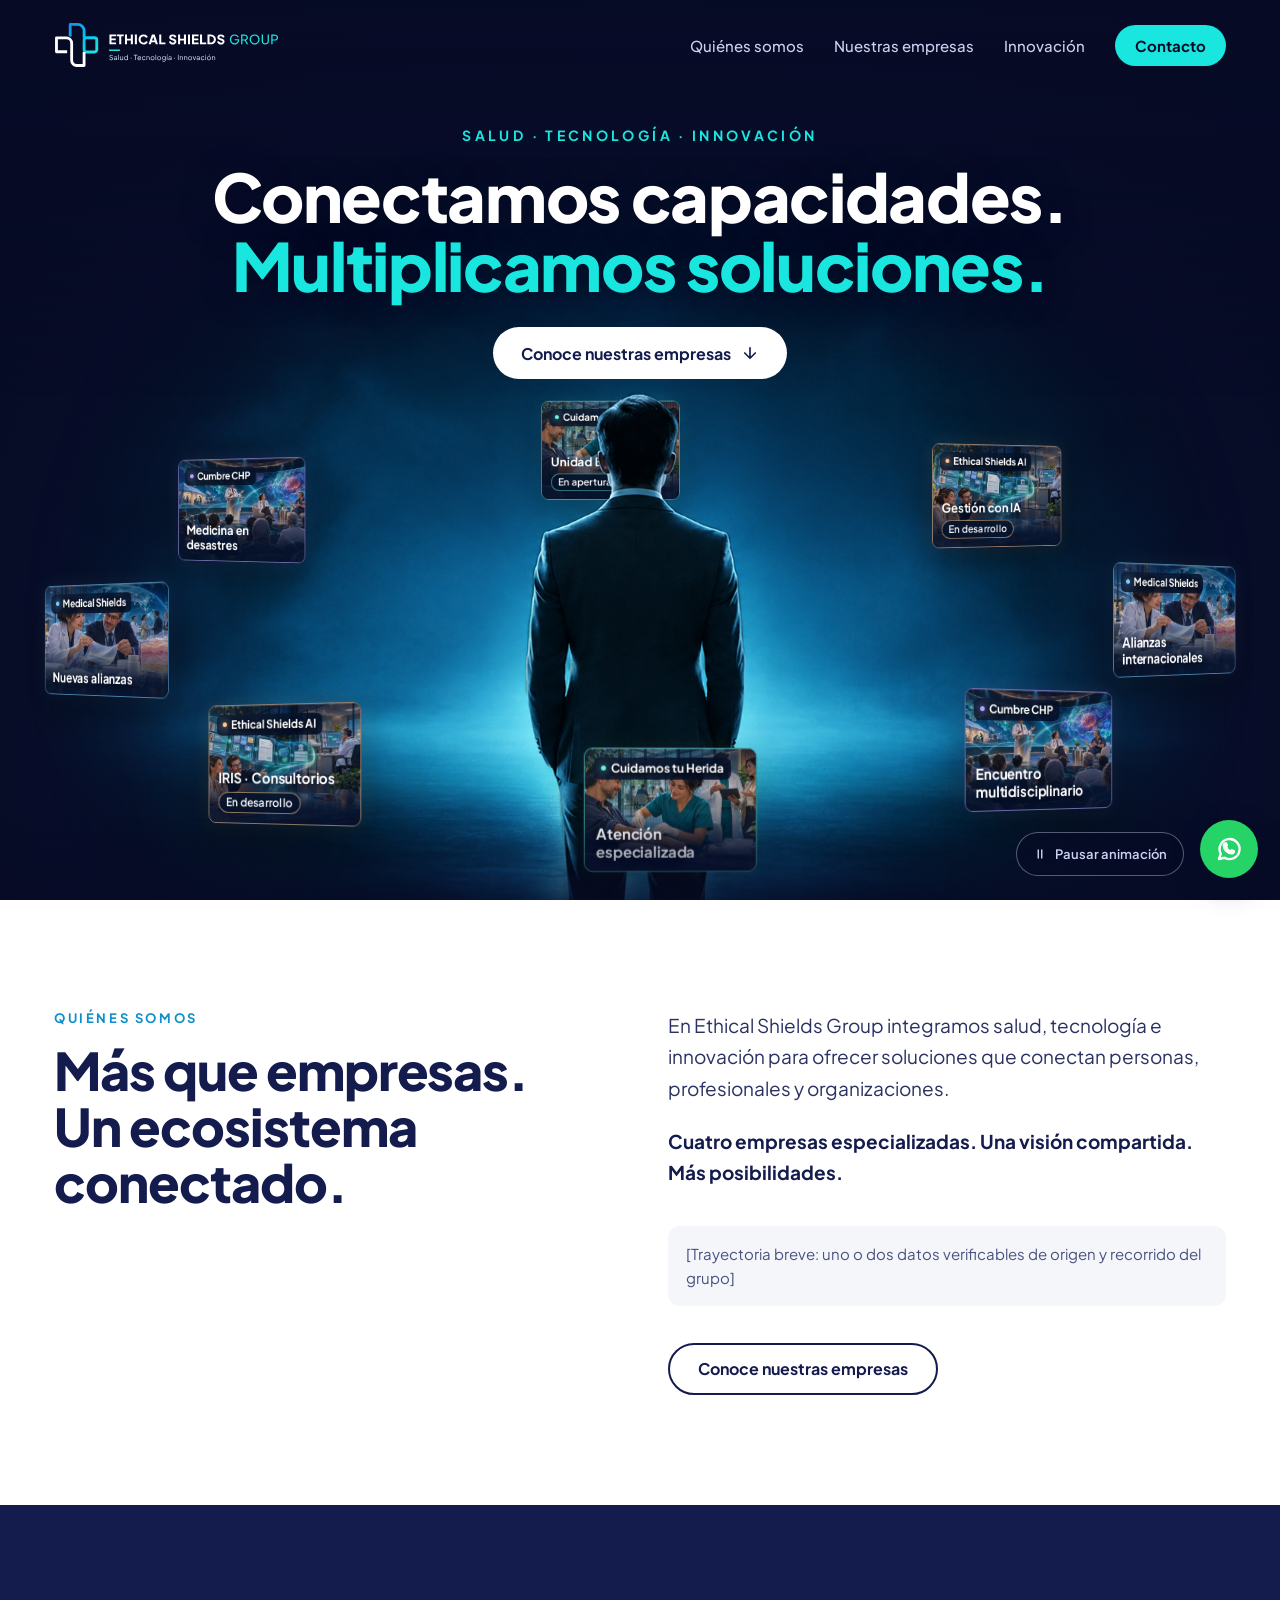
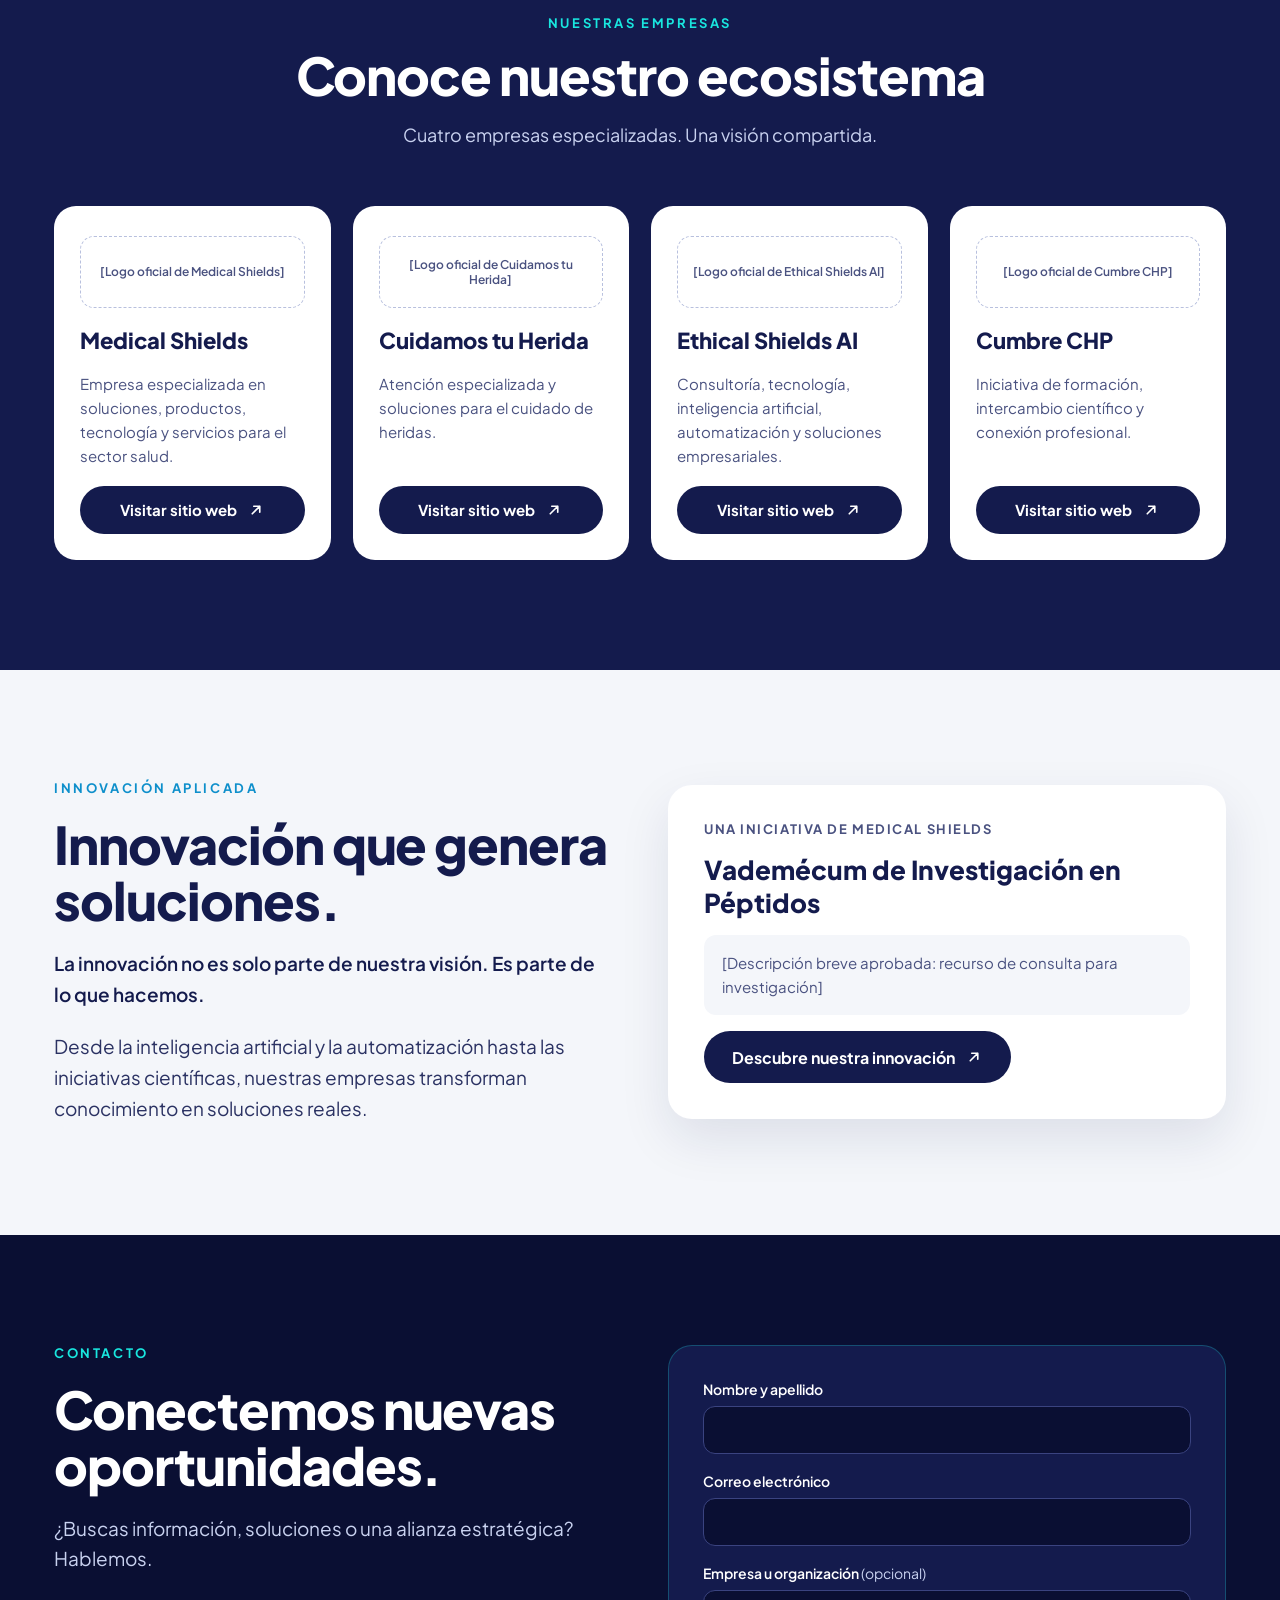
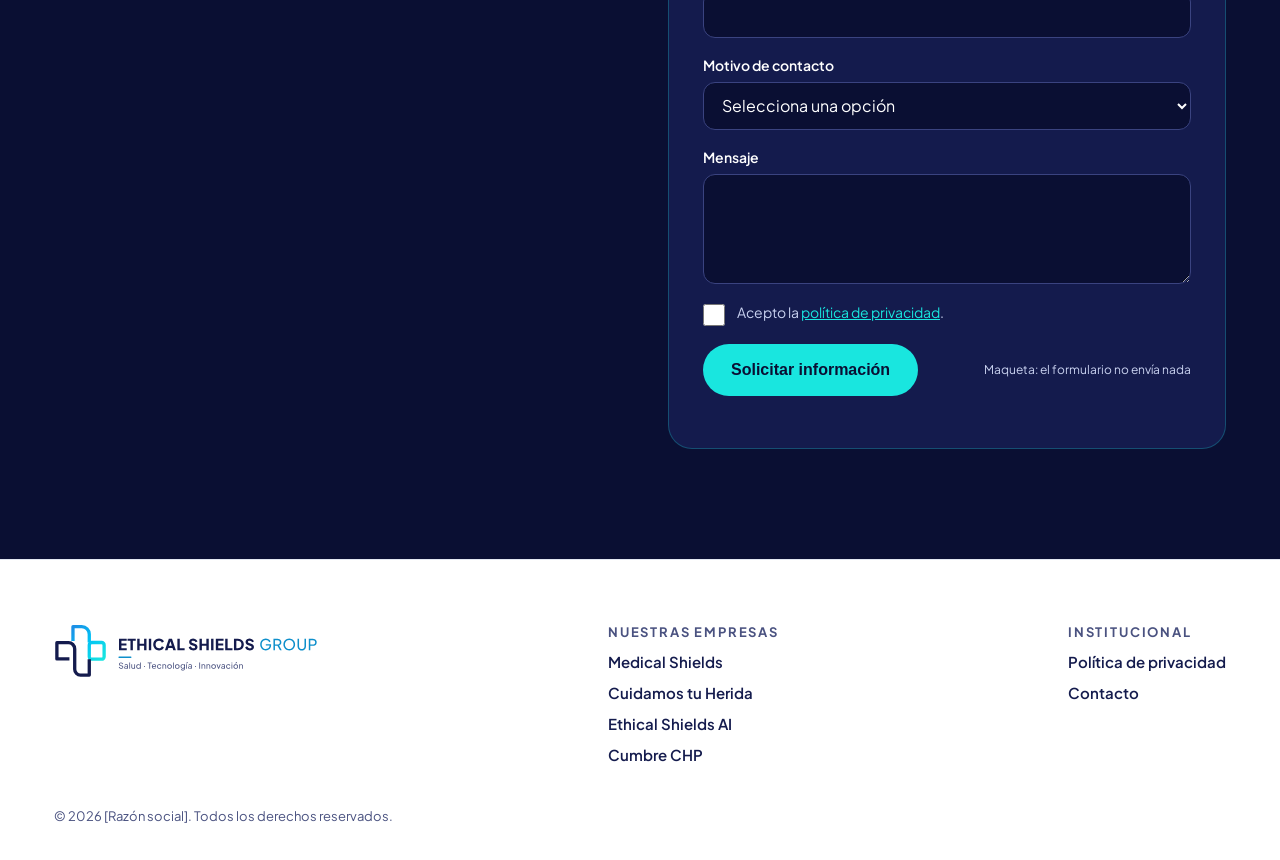
==== diseno/maqueta/index.html @ 94945d08 "Maqueta: órbita uniforme y sincronizada (8 pantallas en PC, 6 en teléfono)" ====
<!doctype html>
<html lang="es">
<head>
<meta charset="utf-8">
<meta name="viewport" content="width=device-width, initial-scale=1">
<meta name="robots" content="noindex, nofollow">
<title>Maqueta · Ethical Shields Group</title>
<link rel="icon" href="../logo/favicon.svg" type="image/svg+xml">
<!-- Pantallas del hero: escenas narrativas propias en ./escenas-ecosistema/ y hero-ecosistema.js.
     MAQUETA DE DISEÑO (no es el sitio final). Se abre directo desde la carpeta.
     Fondo del hero: ../hero/fondo-persona.png (imagen generada en Canva, opción 3 sin pantallas).
     Recorte de la persona: ../hero/persona-recorte.png (mismo tamaño que el fondo, fondo transparente).
     Si falta alguno, la maqueta usa un fondo de respaldo. -->
<link rel="preconnect" href="https://fonts.googleapis.com">
<link rel="stylesheet" href="https://fonts.googleapis.com/css2?family=Plus+Jakarta+Sans:wght@400;500;600;700;800&display=swap">
<style>
:root{
  --marino:#141B4D; --noche:#070B26; --turquesa:#19E6DF; --azul:#0E8FCB;
  --gris:#F4F6FA; --texto2:#4A5280; --claro-osc:#C9D2F0;
}
*{box-sizing:border-box}
html{scroll-behavior:smooth}
body{margin:0;font-family:'Plus Jakarta Sans',system-ui,sans-serif;color:var(--marino);background:#fff;-webkit-font-smoothing:antialiased}
a{color:var(--azul)}
:focus-visible{outline:3px solid var(--turquesa);outline-offset:3px}
.contenedor{max-width:1220px;margin:0 auto;padding:0 24px}
.etiqueta{margin:0 0 16px;font-size:13px;font-weight:700;letter-spacing:.2em;text-transform:uppercase;color:var(--azul)}
h2{margin:0;font-size:clamp(32px,4.2vw,52px);line-height:1.08;font-weight:800;letter-spacing:-.02em}
.boton{display:inline-flex;align-items:center;gap:10px;min-height:52px;padding:0 28px;border-radius:999px;font-size:16px;font-weight:700;text-decoration:none;border:0;cursor:pointer}
.boton svg{width:18px;height:18px}

/* ---------- Encabezado ---------- */
.encabezado{position:absolute;inset:0 0 auto 0;z-index:30}
.encabezado .contenedor{display:flex;align-items:center;justify-content:space-between;gap:24px;padding-top:22px;padding-bottom:22px}
.encabezado img{height:46px;width:auto;display:block}
.menu{display:flex;gap:30px;align-items:center}
.menu a{color:var(--claro-osc);text-decoration:none;font-size:15px;font-weight:500}
.menu a:hover{color:#fff}
.menu a.cta{color:var(--noche);background:var(--turquesa);padding:11px 20px;border-radius:999px;font-weight:700}
.boton-menu{display:none;align-items:center;gap:8px;min-height:44px;padding:0 16px;border-radius:999px;border:1px solid rgba(201,210,240,.5);background:rgba(7,11,38,.4);color:#fff;font:600 15px 'Plus Jakarta Sans',sans-serif;cursor:pointer}
.menu-movil{display:none;margin:0 16px;background:var(--marino);border:1px solid rgba(25,230,223,.35);border-radius:18px;padding:8px;flex-direction:column}
.menu-movil a{color:#fff;text-decoration:none;padding:14px 16px;font-weight:600}
.menu-movil.abierto{display:flex}

/* ---------- Hero ---------- */
.hero{position:relative;min-height:max(100svh,800px);background:var(--noche);color:#fff;overflow:hidden;isolation:isolate}
.hero-fondo{position:absolute;inset:0;z-index:0;background:radial-gradient(ellipse at 50% 76%,#123e60 0%,#080e2e 56%,#050820 100%)}
.foto{position:absolute;left:50%;bottom:0;height:var(--alto-foto,80%);width:auto;max-width:none;transform:translateX(-50%);-webkit-mask-image:radial-gradient(48% 80% at 50% 62%,#000 60%,transparent 100%);mask-image:radial-gradient(48% 80% at 50% 62%,#000 60%,transparent 100%)}
.hero-fondo::after{content:"";position:absolute;left:12%;right:12%;bottom:3%;height:20%;border-radius:50%;background:radial-gradient(ellipse,rgba(25,230,223,.16),transparent 68%);transform:scaleY(.35);pointer-events:none}
.hero-velo{position:absolute;inset:0;z-index:2;pointer-events:none;background:linear-gradient(180deg,rgba(7,11,38,.88),rgba(7,11,38,.68) 29%,transparent 49%,transparent 88%,rgba(7,11,38,.7))}
.escena{position:absolute;inset:0;z-index:1;pointer-events:none}
.mundo{position:absolute;inset:0}
.capa-persona{position:absolute;inset:0;z-index:100;pointer-events:none}
.pantalla{position:absolute;left:50%;top:var(--orbita-y,68%);width:var(--w);height:var(--h);margin-left:calc(var(--w)/-2);margin-top:calc(var(--h)/-2);transform-style:preserve-3d;will-change:transform,opacity}
.cara{position:absolute;inset:0;overflow:hidden;border-radius:10px;border:1px solid rgba(113,255,245,.65);background:#07152e;backface-visibility:hidden;-webkit-backface-visibility:hidden;box-shadow:0 12px 35px #02061980,0 0 16px #19e6df24}
.cara.frente{transform:translateZ(1px)}
.cara.reverso{transform:rotateY(180deg) translateZ(1px);border-color:rgba(103,204,243,.6)}
.cara img{display:block;width:100%;height:100%;object-fit:cover}
.cara.reverso img{opacity:.78}
.cara::after{content:"";position:absolute;inset:0;background:linear-gradient(135deg,#d8ffff24,transparent 32%,transparent 65%,#19e6df12);box-shadow:inset 0 0 18px #19e6df16;pointer-events:none}
.cara.reverso::after{background:repeating-linear-gradient(0deg,transparent 0 5px,#4cdedb0b 5px 6px),linear-gradient(135deg,#80edff12,transparent 55%)}
.hero-texto{position:relative;z-index:3;padding-top:clamp(110px,14vh,150px);text-align:center}
.hero-texto h1 .linea-h{white-space:nowrap}
.hero-texto .descriptor{margin:0 0 18px;font-size:14px;font-weight:700;letter-spacing:.24em;text-transform:uppercase;color:var(--turquesa)}
.hero-texto h1{margin:0 auto;font-size:clamp(34px,5.2vw,70px);line-height:1.03;font-weight:800;letter-spacing:-.02em;text-shadow:0 4px 30px rgba(7,11,38,.6)}
.hero-texto h1 span{color:var(--turquesa)}
.hero-texto .boton{margin-top:28px;background:#fff;color:var(--marino)}
.pausa{position:absolute;right:24px;bottom:24px;z-index:4;min-height:44px;padding:0 16px;border-radius:999px;border:1px solid rgba(201,210,240,.4);background:rgba(7,11,38,.6);color:var(--claro-osc);font:600 13px 'Plus Jakarta Sans',sans-serif;cursor:pointer;display:inline-flex;align-items:center;gap:8px}
.pausa:disabled{cursor:default;opacity:.8}

/* ---------- Secciones ---------- */
section.bloque{padding:110px 0}
.dos-columnas{display:flex;flex-wrap:wrap;gap:56px;align-items:flex-start}
.dos-columnas > *{flex:1 1 420px;min-width:0}
.texto-grande{margin:0;font-size:19px;line-height:1.65;color:#2B3263}
.pendiente{padding:16px 18px;border-radius:12px;background:var(--gris);font-size:15px;line-height:1.6;color:var(--texto2)}
.oscuro{background:var(--marino);color:#fff}
.oscuro .etiqueta{color:var(--turquesa)}
.tarjetas{display:grid;grid-template-columns:repeat(4,minmax(0,1fr));gap:22px}
.tarjeta{background:#fff;color:var(--marino);border-radius:22px;padding:30px 26px 26px;display:flex;flex-direction:column;gap:18px;min-height:340px}
.tarjeta .logo{height:72px;border-radius:14px;border:1.5px dashed #B8C0DE;display:flex;align-items:center;justify-content:center;font-size:12px;font-weight:600;color:var(--texto2);text-align:center;padding:0 12px}
.tarjeta h3{margin:0;font-size:22px;font-weight:800}
.tarjeta p{margin:0;font-size:15px;line-height:1.6;color:var(--texto2);flex-grow:1}
.tarjeta a{justify-content:center;background:var(--marino);color:#fff;min-height:48px;font-size:15px}
.innovacion{background:var(--gris)}
.destacado{background:#fff;border-radius:24px;padding:36px;box-shadow:0 20px 50px rgba(20,27,77,.10);display:flex;flex-direction:column;gap:16px}
.destacado h3{margin:0;font-size:26px;font-weight:800}
.contacto{background:#0A0F33;color:#fff}
.contacto .etiqueta{color:var(--turquesa)}
form{background:var(--marino);border:1px solid rgba(25,230,223,.25);border-radius:24px;padding:34px;display:grid;gap:18px}
form label{font-size:14px;font-weight:600}
form .campo{display:flex;flex-direction:column;gap:8px}
input,select,textarea{font:inherit;min-height:48px;border-radius:12px;border:1px solid #3A4380;background:#0A0F33;color:#fff;padding:0 14px}
textarea{padding:12px 14px;resize:vertical}
.pie{padding:64px 0 36px;border-top:1px solid #E3E7F2}
.pie .fila{display:flex;flex-wrap:wrap;gap:40px;justify-content:space-between}
.pie nav{display:flex;flex-direction:column;gap:12px}
.pie nav span{font-size:13px;font-weight:700;letter-spacing:.14em;text-transform:uppercase;color:var(--texto2)}
.pie nav a{color:var(--marino);text-decoration:none;font-weight:600;font-size:15px}
.whatsapp{position:fixed;right:22px;bottom:22px;z-index:50;width:58px;height:58px;border-radius:50%;background:#25D366;color:#fff;display:flex;align-items:center;justify-content:center;box-shadow:0 10px 28px rgba(7,11,38,.35)}
.hero .pausa{right:96px}

/* ---------- Teléfono ---------- */
@media (max-width:1000px){.tarjetas{grid-template-columns:repeat(2,minmax(0,1fr))}}
@media (max-width:820px){
  .menu{display:none}.boton-menu{display:inline-flex}
  .encabezado img{height:38px}
  .hero-texto .descriptor{font-size:11px;letter-spacing:.17em}
  .hero-texto h1{font-size:clamp(30px,5.2vw,43px)}
  .hero .pausa{right:auto;left:16px}
  .hero{--alto-foto:62%}
  .hero-texto h1 .linea-h{white-space:normal}
}
@media (max-width:560px){.tarjetas{grid-template-columns:minmax(0,1fr)}section.bloque{padding:80px 0}}
@media (prefers-reduced-motion:reduce){html{scroll-behavior:auto}.pantalla{will-change:auto}}
</style>
<link rel="stylesheet" href="./hero-ecosistema.css">
</head>
<body>

<header class="encabezado">
  <div class="contenedor">
    <a href="#inicio" aria-label="Ethical Shields Group, inicio"><img src="../logo/logo-esg-horizontal-oscuro.svg" alt="Ethical Shields Group"></a>
    <nav class="menu" aria-label="Principal">
      <a href="#quienes-somos">Quiénes somos</a>
      <a href="#empresas">Nuestras empresas</a>
      <a href="#innovacion">Innovación</a>
      <a href="#contacto" class="cta">Contacto</a>
    </nav>
    <button class="boton-menu" type="button" aria-expanded="false" aria-controls="menu-movil">
      <svg width="18" height="18" viewBox="0 0 24 24" fill="none" stroke="currentColor" stroke-width="2" stroke-linecap="round" aria-hidden="true"><path d="M4 7h16M4 12h16M4 17h16"/></svg>Menú
    </button>
  </div>
  <nav class="menu-movil" id="menu-movil" aria-label="Principal, teléfono">
    <a href="#quienes-somos">Quiénes somos</a>
    <a href="#empresas">Nuestras empresas</a>
    <a href="#innovacion">Innovación</a>
    <a href="#contacto">Contacto</a>
  </nav>
</header>

<main>
<section class="hero" id="inicio" aria-labelledby="titulo-hero">
  <div class="hero-fondo"><img class="foto" src="../hero/fondo-persona.png" alt="" onerror="this.remove()"></div>
  <div class="escena" aria-hidden="true">
    <div class="mundo" id="mundo">
      <div class="capa-persona"><img class="foto" src="../hero/persona-recorte.png" alt="" onerror="this.remove()"></div>
    </div>
  </div>
  <div class="hero-velo"></div>
  <div class="hero-texto contenedor">
    <p class="descriptor">Salud · Tecnología · Innovación</p>
    <h1 id="titulo-hero"><span class="linea-h" style="color:#fff">Conectamos capacidades.</span><br><span class="linea-h">Multiplicamos soluciones.</span></h1>
    <a class="boton" href="#empresas">Conoce nuestras empresas
      <svg viewBox="0 0 24 24" fill="none" stroke="currentColor" stroke-width="2.2" stroke-linecap="round" stroke-linejoin="round" aria-hidden="true"><path d="M12 5v14M5 12l7 7 7-7"/></svg></a>
  </div>
  <p class="hero-resumen">Nuestro ecosistema: Cuidamos tu Herida ofrece atención especializada y a domicilio, abre una unidad B2B para seguros, empresas y organizaciones, organiza la Cumbre y participa en adiestramientos para farmaceutas. Cumbre CHP es un encuentro multidisciplinario para profesionales de la medicina; el próximo encuentro se enfoca en medicina en desastres y avances tecnológicos en longevidad. Medical Shields crece con nuevas alianzas internacionales para el cuidado de la piel y la innovación farmacéutica. Ethical Shields AI desarrolla aplicaciones completas para gestionar empresas con IA, desde antes de captar clientes hasta cobranza, pagos y bancos, e IRIS para gestionar pacientes y consultorios con IA. Estas aplicaciones están en desarrollo.</p>
  <button class="pausa" type="button" id="pausa">
    <svg width="14" height="14" viewBox="0 0 24 24" fill="none" stroke="currentColor" stroke-width="2.4" stroke-linecap="round" aria-hidden="true"><path id="icono-pausa" d="M9 5v14M15 5v14"/></svg><span>Pausar animación</span>
  </button>
</section>

<section class="bloque" id="quienes-somos" aria-labelledby="titulo-quienes">
  <div class="contenedor dos-columnas">
    <div>
      <p class="etiqueta">Quiénes somos</p>
      <h2 id="titulo-quienes">Más que empresas.<br>Un ecosistema conectado.</h2>
    </div>
    <div style="display:flex;flex-direction:column;gap:22px">
      <p class="texto-grande">En Ethical Shields Group integramos salud, tecnología e innovación para ofrecer soluciones que conectan personas, profesionales y organizaciones.</p>
      <p class="texto-grande" style="color:var(--marino);font-weight:700">Cuatro empresas especializadas. Una visión compartida. Más posibilidades.</p>
      <p class="pendiente">[Trayectoria breve: uno o dos datos verificables de origen y recorrido del grupo]</p>
      <div><a class="boton" href="#empresas" style="border:2px solid var(--marino);color:var(--marino)">Conoce nuestras empresas</a></div>
    </div>
  </div>
</section>

<section class="bloque oscuro" id="empresas" aria-labelledby="titulo-empresas">
  <div class="contenedor">
    <div style="text-align:center;margin-bottom:56px">
      <p class="etiqueta">Nuestras empresas</p>
      <h2 id="titulo-empresas">Conoce nuestro ecosistema</h2>
      <p style="margin:18px auto 0;max-width:620px;font-size:18px;line-height:1.6;color:var(--claro-osc)">Cuatro empresas especializadas. Una visión compartida.</p>
    </div>
    <div class="tarjetas" id="tarjetas"></div>
  </div>
</section>

<section class="bloque innovacion" id="innovacion" aria-labelledby="titulo-innovacion">
  <div class="contenedor dos-columnas" style="align-items:center">
    <div style="display:flex;flex-direction:column;gap:20px">
      <p class="etiqueta" style="margin:0">Innovación aplicada</p>
      <h2 id="titulo-innovacion">Innovación que genera soluciones.</h2>
      <p class="texto-grande" style="color:var(--marino);font-weight:600">La innovación no es solo parte de nuestra visión. Es parte de lo que hacemos.</p>
      <p class="texto-grande">Desde la inteligencia artificial y la automatización hasta las iniciativas científicas, nuestras empresas transforman conocimiento en soluciones reales.</p>
    </div>
    <div class="destacado">
      <p style="margin:0;font-size:13px;font-weight:700;letter-spacing:.12em;text-transform:uppercase;color:var(--texto2)">Una iniciativa de Medical Shields</p>
      <h3>Vademécum de Investigación en Péptidos</h3>
      <p class="pendiente" style="margin:0">[Descripción breve aprobada: recurso de consulta para investigación]</p>
      <div><a class="boton" href="https://peptidos.medical-shields.com/" target="_blank" rel="noopener" style="background:var(--marino);color:#fff">Descubre nuestra innovación
        <svg viewBox="0 0 24 24" fill="none" stroke="currentColor" stroke-width="2.2" stroke-linecap="round" stroke-linejoin="round" aria-hidden="true"><path d="M7 17L17 7M9 7h8v8"/></svg></a></div>
    </div>
  </div>
</section>

<section class="bloque contacto" id="contacto" aria-labelledby="titulo-contacto">
  <div class="contenedor dos-columnas">
    <div style="display:flex;flex-direction:column;gap:20px">
      <p class="etiqueta" style="margin:0">Contacto</p>
      <h2 id="titulo-contacto">Conectemos nuevas oportunidades.</h2>
      <p style="margin:0;font-size:19px;line-height:1.6;color:var(--claro-osc)">¿Buscas información, soluciones o una alianza estratégica? Hablemos.</p>
    </div>
    <form aria-label="Formulario de contacto" onsubmit="event.preventDefault();alertaMaqueta()">
      <div class="campo"><label for="f-nombre">Nombre y apellido</label><input id="f-nombre" autocomplete="name" required></div>
      <div class="campo"><label for="f-correo">Correo electrónico</label><input id="f-correo" type="email" autocomplete="email" required></div>
      <div class="campo"><label for="f-empresa">Empresa u organización <span style="font-weight:400;color:var(--claro-osc)">(opcional)</span></label><input id="f-empresa" autocomplete="organization"></div>
      <div class="campo"><label for="f-motivo">Motivo de contacto</label>
        <select id="f-motivo" required><option value="">Selecciona una opción</option><option>Información general</option><option>Alianzas estratégicas</option><option>Prensa y medios</option><option>Proveedores</option><option>Otro</option></select></div>
      <div class="campo"><label for="f-mensaje">Mensaje</label><textarea id="f-mensaje" rows="4" required></textarea></div>
      <div style="display:flex;gap:12px;align-items:flex-start">
        <input id="f-privacidad" type="checkbox" required style="width:22px;height:22px;min-height:0;margin:2px 0 0;accent-color:var(--turquesa)">
        <label for="f-privacidad" style="font-weight:400;color:var(--claro-osc);line-height:1.5">Acepto la <a href="#" style="color:var(--turquesa)">política de privacidad</a>.</label>
      </div>
      <div style="display:flex;flex-wrap:wrap;gap:16px;align-items:center;justify-content:space-between">
        <button class="boton" type="submit" style="background:var(--turquesa);color:#0A0F33">Solicitar información</button>
        <span style="font-size:12px;color:var(--claro-osc)">Maqueta: el formulario no envía nada</span>
      </div>
      <p id="aviso-form" role="status" style="margin:0;font-size:14px;color:var(--turquesa)"></p>
    </form>
  </div>
</section>
</main>

<footer class="pie">
  <div class="contenedor">
    <div class="fila">
      <img src="../logo/logo-esg-horizontal-claro.svg" alt="Ethical Shields Group · Salud · Tecnología · Innovación" style="height:54px;width:auto">
      <nav aria-label="Empresas del grupo" id="pie-empresas"><span>Nuestras empresas</span></nav>
      <nav aria-label="Institucional"><span>Institucional</span><a href="#">Política de privacidad</a><a href="#contacto">Contacto</a></nav>
    </div>
    <p style="margin:44px 0 0;font-size:13px;color:var(--texto2)">© 2026 [Razón social]. Todos los derechos reservados.</p>
  </div>
</footer>

<a class="whatsapp" href="https://wa.me/584122853958?text=Hola%2C%20estoy%20visitando%20la%20p%C3%A1gina%20de%20Ethical%20Shields%20Group%20y%20quisiera%20recibir%20m%C3%A1s%20informaci%C3%B3n" target="_blank" rel="noopener" aria-label="Escríbenos por WhatsApp">
  <svg width="30" height="30" viewBox="0 0 24 24" fill="none" stroke="currentColor" stroke-width="1.9" stroke-linecap="round" stroke-linejoin="round" aria-hidden="true"><path d="M4 20l1.4-4.2A8 8 0 1 1 8.5 19z"/><path d="M9.5 9.5c.3 1.8 1.7 3.6 3.6 4.5l1.2-1 1.7.8c-.2 1-1 1.7-2 1.7-3 0-6.2-3.2-6.2-6.2 0-1 .7-1.8 1.7-2l.8 1.7z"/></svg>
</a>

<script src="./hero-ecosistema.js"></script>
<script>
(function(){
  // Menú del teléfono
  var bm = document.querySelector('.boton-menu'), mm = document.getElementById('menu-movil');
  bm.addEventListener('click', function(){ var ab = mm.classList.toggle('abierto'); bm.setAttribute('aria-expanded', ab); });
  mm.addEventListener('click', function(e){ if (e.target.tagName === 'A') { mm.classList.remove('abierto'); bm.setAttribute('aria-expanded', 'false'); } });

  // Empresas: tarjetas y pie
  var empresas = [
    ['Medical Shields','Empresa especializada en soluciones, productos, tecnología y servicios para el sector salud.','https://medicalshields.com/'],
    ['Cuidamos tu Herida','Atención especializada y soluciones para el cuidado de heridas.','https://cuidamostuherida.com/'],
    ['Ethical Shields AI','Consultoría, tecnología, inteligencia artificial, automatización y soluciones empresariales.','https://ethicalshields.ai/'],
    ['Cumbre CHP','Iniciativa de formación, intercambio científico y conexión profesional.','https://cumbrechp.org/']
  ];
  var cont = document.getElementById('tarjetas'), pie = document.getElementById('pie-empresas');
  empresas.forEach(function(e){
    var art = document.createElement('article'); art.className = 'tarjeta';
    art.innerHTML = '<div class="logo">[Logo oficial de ' + e[0] + ']</div><h3>' + e[0] + '</h3><p>' + e[1] + '</p>' +
      '<a class="boton" href="' + e[2] + '" target="_blank" rel="noopener">Visitar sitio web <svg viewBox="0 0 24 24" fill="none" stroke="currentColor" stroke-width="2.2" stroke-linecap="round" stroke-linejoin="round" aria-hidden="true"><path d="M7 17L17 7M9 7h8v8"/></svg></a>';
    cont.appendChild(art);
    var a = document.createElement('a'); a.href = e[2]; a.target = '_blank'; a.rel = 'noopener'; a.textContent = e[0]; pie.appendChild(a);
  });
  window.alertaMaqueta = function(){ document.getElementById('aviso-form').textContent = 'Maqueta: aquí aparecerá la confirmación del envío.'; };
})();
</script>
</body>
</html>
---- diseno/maqueta/hero-ecosistema.css ----
/* Escenas originales del ecosistema. Solo afecta al hero de la maqueta. */
.hero{min-height:max(100svh,900px)}
.hero-fondo{background:radial-gradient(ellipse at 50% 77%,#123c57,#080e2b 57%,#050820)}
.hero-velo{background:linear-gradient(180deg,#070b26e8,rgba(7,11,38,.68) 27%,transparent 44%,transparent 91%,#070b26c9)}
.hero-texto{pointer-events:none}
.hero-texto .boton{pointer-events:auto}
.escena{overflow:hidden}
.mundo{--cth:#65f2d7;--cumbre:#b9a0ff;--medical:#75cbff;--ai:#ffc58b}
.rutas-ecosistema{position:absolute;inset:0;width:100%;height:100%;z-index:10;overflow:visible}
.ruta-vinculo{fill:none;stroke:var(--acento);stroke-width:1;opacity:.22}
.ruta-organizacion{stroke-width:1.5;stroke-dasharray:5 9;opacity:.34}
.ruta-pulso{fill:var(--acento);filter:drop-shadow(0 0 4px var(--acento));opacity:.85}
.ventana{position:absolute;left:0;top:0;width:var(--w);height:var(--h);margin-left:calc(var(--w)/-2);margin-top:calc(var(--h)/-2);will-change:transform;transform-style:preserve-3d}
.ventana[data-empresa="cth"]{--acento:var(--cth)}
.ventana[data-empresa="cumbre"]{--acento:var(--cumbre)}
.ventana[data-empresa="medical"]{--acento:var(--medical)}
.ventana[data-empresa="ai"]{--acento:var(--ai)}
.ventana .cara{border:1px solid color-mix(in srgb,var(--acento) 52%,#1a2e4c);border-radius:13px;background:#071329;box-shadow:0 22px 55px #0006,0 0 26px color-mix(in srgb,var(--acento) 9%,transparent)}
.ventana .cara::after{box-shadow:inset 0 1px #ffffff24;background:linear-gradient(140deg,#ffffff0e,transparent 42%)}
.ventana .cara.reverso img{opacity:.85}
.escena-arte{position:absolute;inset:0;overflow:hidden;background:#081b31}
.escena-arte img{height:100%;width:100%;object-fit:cover;object-position:var(--encuadre,50% 50%);animation:respirar-escena 19s ease-in-out infinite alternate;animation-delay:var(--desfase,0s);transform:scale(1.07)}
.escena-arte::after{content:"";position:absolute;inset:0;background:linear-gradient(180deg,#06132c12,transparent 42%,#06132cbb 78%,#06132c 100%)}
.ventana-cabecera{position:absolute;top:11px;left:12px;right:12px;display:flex;align-items:center;justify-content:space-between;gap:5px;color:#fff;text-shadow:0 2px 5px #000;font-size:9px;font-weight:700;letter-spacing:.08em;text-transform:uppercase}
.ventana-indice{display:inline-flex;align-items:center;gap:5px}
.ventana-indice::before{content:"";width:5px;height:5px;border-radius:50%;background:var(--acento);box-shadow:0 0 9px var(--acento)}
.ventana-estado{font-size:8px;letter-spacing:.02em;background:#06132cd9;padding:4px 6px;border:1px solid #ffffff26;border-radius:20px}
.ventana-texto{position:absolute;left:14px;right:14px;bottom:13px;color:#fff}
.ventana-texto strong{display:block;font-size:17px;line-height:1.15;letter-spacing:-.025em;text-shadow:0 2px 8px #030818}
.ventana-texto p{font-size:10px;line-height:1.45;margin:5px 0 0;color:#deebf3;max-width:95%}

.satelite .cara{border-radius:9px}
.satelite .escena-arte{opacity:.78}
.satelite .escena-arte::after{background:linear-gradient(180deg,#06132c88,#06132c25 38%,#06132cdd 80%,#06132c)}
.satelite .ventana-cabecera{top:7px;left:8px;right:8px;font-size:7px;letter-spacing:.04em}
.satelite .ventana-texto{left:9px;right:8px;bottom:8px}
.satelite .ventana-texto strong{font-size:11px;line-height:1.2;letter-spacing:-.01em}
.satelite .ventana-texto p{font-size:8px;margin-top:3px;line-height:1.25;color:#cbdfe9}
.satelite .ventana-estado{font-size:6px;padding:2px 4px}
.mini-escena{position:absolute;inset:21px 9px 39px;display:flex;align-items:center;justify-content:center;gap:5px}
.mini-escena span{border:1px solid color-mix(in srgb,var(--acento) 35%,transparent);background:#06132cdd;color:#f4ffff;border-radius:5px;box-shadow:0 3px 12px #0003}
.mini-flujo span{height:25px;width:30px;display:flex;align-items:center;justify-content:center;font-size:7px;font-weight:600;animation:activar-nodo 4.8s ease-in-out infinite;animation-delay:calc(var(--n)*.65s)}
.mini-flujo b{color:var(--acento);font-size:10px;font-weight:400}
.mini-red svg,.mini-celula svg,.mini-piel svg,.mini-mapa svg{height:100%;width:100%;overflow:visible}
.mini-escena svg{fill:none;stroke:var(--acento);stroke-linecap:round;stroke-linejoin:round;stroke-width:1.5;filter:drop-shadow(0 0 3px #00142b)}
.mini-escena svg .nodo{fill:var(--acento);stroke:none;animation:activar-nodo 4s ease-in-out infinite;animation-delay:var(--desfase,0s)}
.mini-piel svg .lamina{fill:color-mix(in srgb,var(--acento) 25%,#06132c);animation:separar-capas 6s ease-in-out infinite alternate;transform-origin:50% 50%;animation-delay:var(--desfase,0s)}
.mini-celula svg .orbital{transform-origin:80px 28px;animation:orbital-celula 16s linear infinite}
.mini-agenda{gap:4px;align-items:stretch;padding:0 8px}
.mini-agenda span{width:25%;display:flex;flex-direction:column;justify-content:center;padding:5px;gap:4px}
.mini-agenda i{height:4px;border-radius:2px;background:var(--acento);opacity:.7;animation:activar-nodo 4s ease-in-out infinite;animation-delay:calc(var(--n)*.7s)}
.mini-agenda i:nth-child(2){width:60%;opacity:.4}
.hero[data-detenido="true"] .ventana *{animation-play-state:paused!important}
.hero .hero-resumen{position:absolute;width:1px;height:1px;padding:0;margin:-1px;overflow:hidden;clip-path:inset(50%);white-space:nowrap;border:0}
@keyframes respirar-escena{from{transform:scale(1.07) translateX(-.8%)}to{transform:scale(1.16) translateX(.8%)}}
@keyframes lectura-escena{0%,100%{transform:translateY(-25px);opacity:0}20%,70%{opacity:.45}80%{transform:translateY(45px);opacity:0}}
@keyframes activar-nodo{0%,100%{opacity:.45}40%,60%{opacity:1}}
@keyframes separar-capas{from{transform:translateY(0)}to{transform:translateY(-5px)}}
@keyframes orbital-celula{to{transform:rotate(360deg)}}
@media(max-width:820px){
 .hero{min-height:max(100svh,900px)}
 .hero .hero-texto{padding-top:115px}
 .hero .hero-texto h1{font-size:clamp(29px,5.1vw,42px)}
 .hero .hero-texto .boton{font-size:14px;min-height:48px;padding:0 21px;margin-top:23px}
 .ventana-texto{left:9px;right:8px;bottom:9px}
 .ventana-texto strong{font-size:12px}
 .ventana-texto p{font-size:8px;line-height:1.35}
 .ventana-cabecera{top:8px;left:8px;right:8px;font-size:7px;letter-spacing:.02em}
 .ventana-estado{font-size:6px;padding:3px 4px}
 .satelite .ventana-cabecera{font-size:6px}
 .satelite .ventana-texto strong{font-size:9px}
 .satelite .ventana-texto p{font-size:7px}
 .mini-escena{inset:21px 6px 35px;gap:2px}
 .mini-flujo span{font-size:5px;width:23px;height:20px}
 .mini-flujo b{font-size:8px}
}
@media(prefers-reduced-motion:reduce){.hero .ventana *{animation:none!important}.ventana{will-change:auto}}

/* Todas las imágenes forman parte de las 16 ventanas orbitales. */
.ventana .ventana-cabecera{font-size:9px;left:8px;right:8px;top:7px;letter-spacing:0;text-transform:none;flex-wrap:wrap;align-items:flex-start}
.ventana .ventana-indice{padding:3px 5px;border-radius:4px;background:#051028d9;max-width:100%;line-height:1.15}
.ventana .ventana-estado{font-size:6px;padding:2px 4px}
.imagen-empresa .escena-arte{opacity:1}
.imagen-empresa .escena-arte::after{background:linear-gradient(180deg,#06132c22,transparent 40%,#06132cdd 90%)}
.imagen-empresa .ventana-texto strong{font-size:12px}
.imagen-empresa .ventana-texto p{display:none}
.ventana .mini-escena{inset:30px 8px 42px}
@media(max-width:820px){
 .ventana .ventana-cabecera{font-size:8px;gap:2px;left:5px;right:5px;top:5px}
 .ventana .ventana-texto{left:7px;right:6px;bottom:7px}
 .ventana .ventana-texto strong{font-size:9px;line-height:1.2}
 .ventana .ventana-texto p{display:none}
 .ventana .ventana-estado{font-size:6px}
 .ventana .mini-escena{inset:29px 6px 29px}
}

/* Órbita única y ordenada: las ventanas comparten ritmo y proporciones. */
.rutas-ecosistema{display:none}
.ventana .escena-arte img{animation:none;transform:none}
.ventana .mini-escena{opacity:.6}
.ventana .mini-escena *{animation:none!important}
.ventana .ventana-cabecera{font-size:8px}
@media(max-width:820px){.ventana .ventana-cabecera{font-size:7px}.ventana .ventana-texto strong{font-size:8px}}

/* ===== Corrección de legibilidad y orden (18 nov, noche). Reemplaza los tamaños anteriores. =====
   Cada ventana muestra solo: empresa (arriba), título corto (abajo) y, si aplica, el estado.
   Tamaños mínimos de 12 px en la ventana; las del fondo se ven al 80 % por la distancia. */
.ventana .mini-escena,.ventana .ventana-texto p{display:none}
.ventana .ventana-cabecera{top:9px;left:9px;right:9px;font-size:12px;letter-spacing:0;text-transform:none;white-space:nowrap}
.ventana .ventana-indice{max-width:100%;overflow:hidden;text-overflow:ellipsis}
.ventana .ventana-indice{padding:4px 7px;border-radius:6px;background:#051028e0;font-weight:700}
.ventana .ventana-texto{left:11px;right:10px;bottom:10px}
.ventana .ventana-texto strong,.satelite .ventana-texto strong,.imagen-empresa .ventana-texto strong{font-size:15px;line-height:1.2;letter-spacing:-.01em}
.ventana .ventana-estado,.satelite .ventana-estado{display:inline-block;margin-top:6px;font-size:12px;font-weight:600;line-height:1;padding:4px 8px;border-radius:20px;background:#06132ce6;border:1px solid color-mix(in srgb,var(--acento) 55%,transparent);color:#fff}
.satelite .escena-arte{opacity:.9}
.satelite .escena-arte::after,.imagen-empresa .escena-arte::after{background:linear-gradient(180deg,#06132c99 0%,#06132c10 30%,#06132c20 50%,#06132cee 88%)}
/* Tableta vertical: persona más grande para que no quede un hueco bajo el botón. */
@media (min-width:821px) and (max-aspect-ratio:1/1),(min-width:600px) and (max-width:820px) and (min-height:900px){
  .hero{--alto-foto:84%}
}
@media(max-width:820px){
  .ventana .ventana-cabecera{top:7px;left:6px;right:6px;font-size:12px;white-space:nowrap}
  .ventana .ventana-indice{max-width:100%;overflow:hidden;text-overflow:ellipsis}
  .ventana .ventana-indice{padding:3px 6px}
  .ventana .ventana-texto{left:8px;right:7px;bottom:8px}
  .ventana .ventana-texto strong,.satelite .ventana-texto strong,.imagen-empresa .ventana-texto strong{font-size:13px}
  .ventana .ventana-estado,.satelite .ventana-estado{font-size:12px;margin-top:4px;padding:3px 7px}
}
@media(max-width:600px){.hero .pausa{z-index:200}}
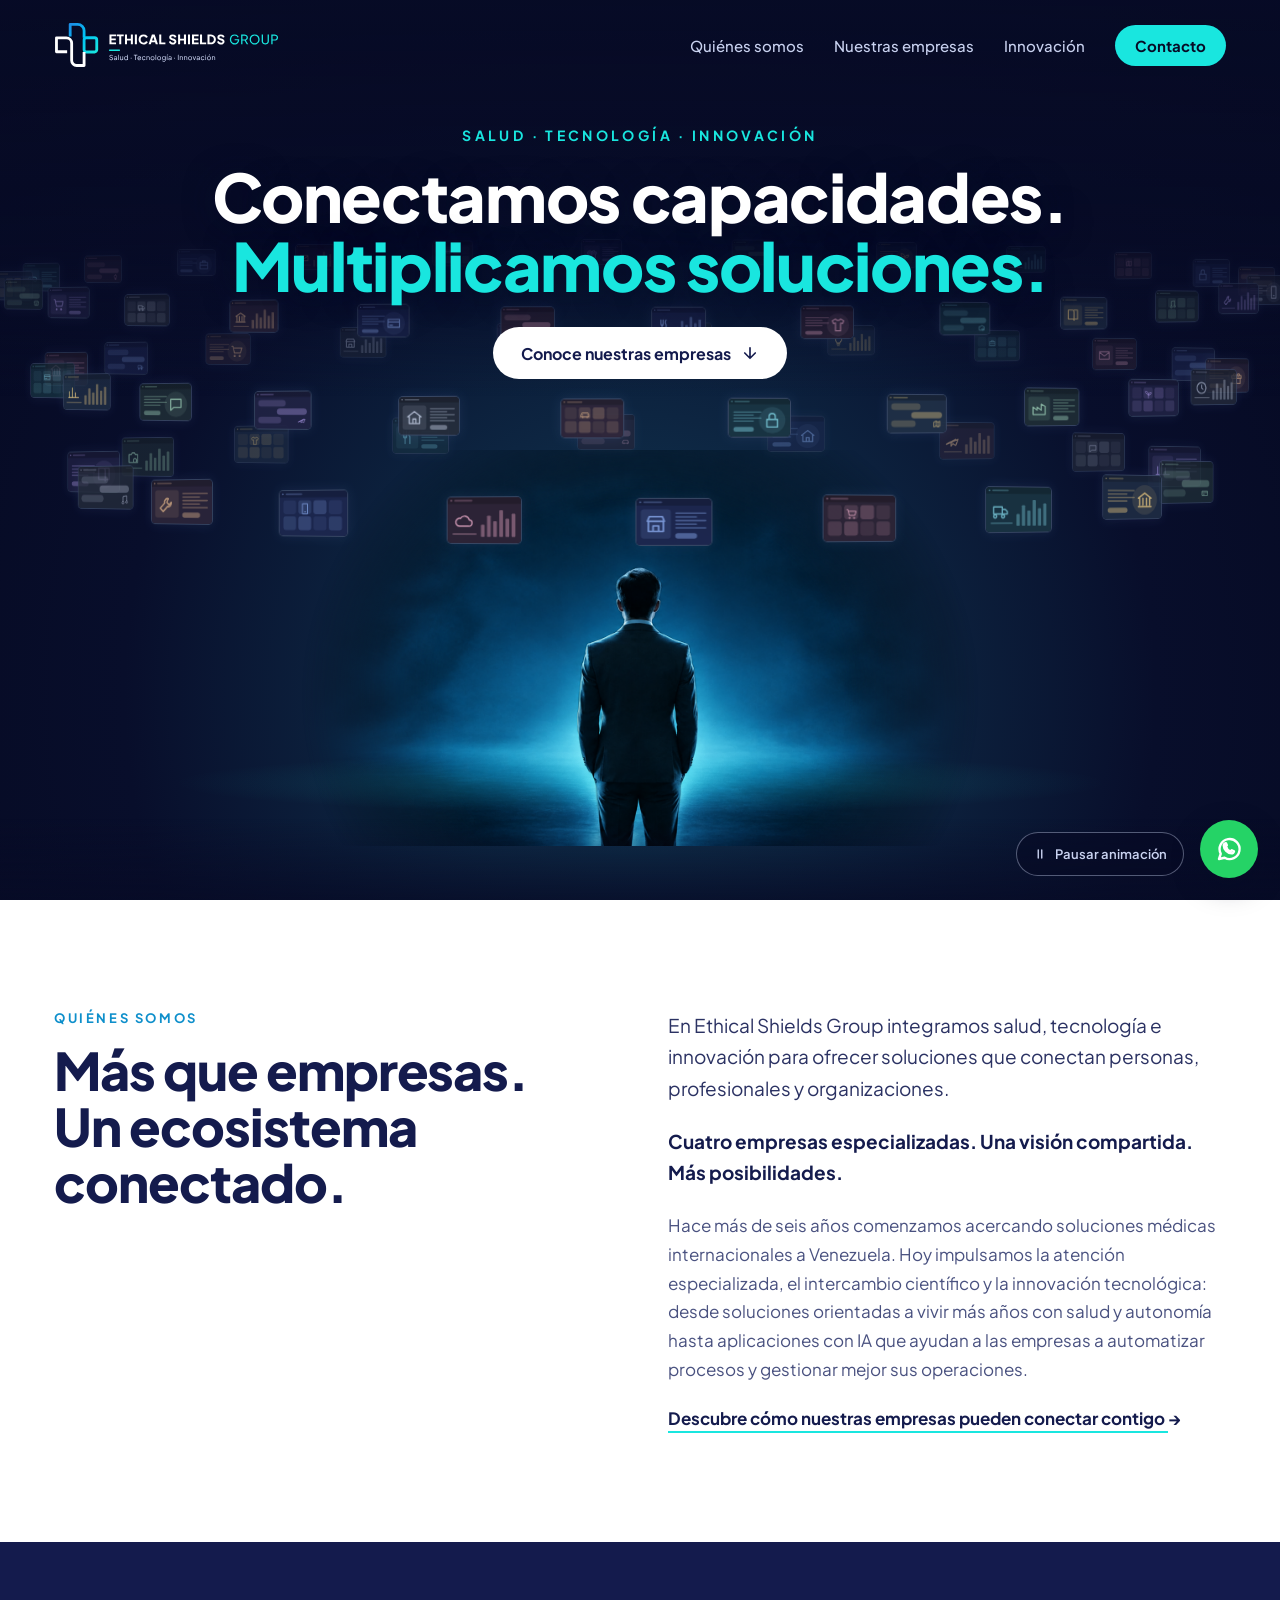
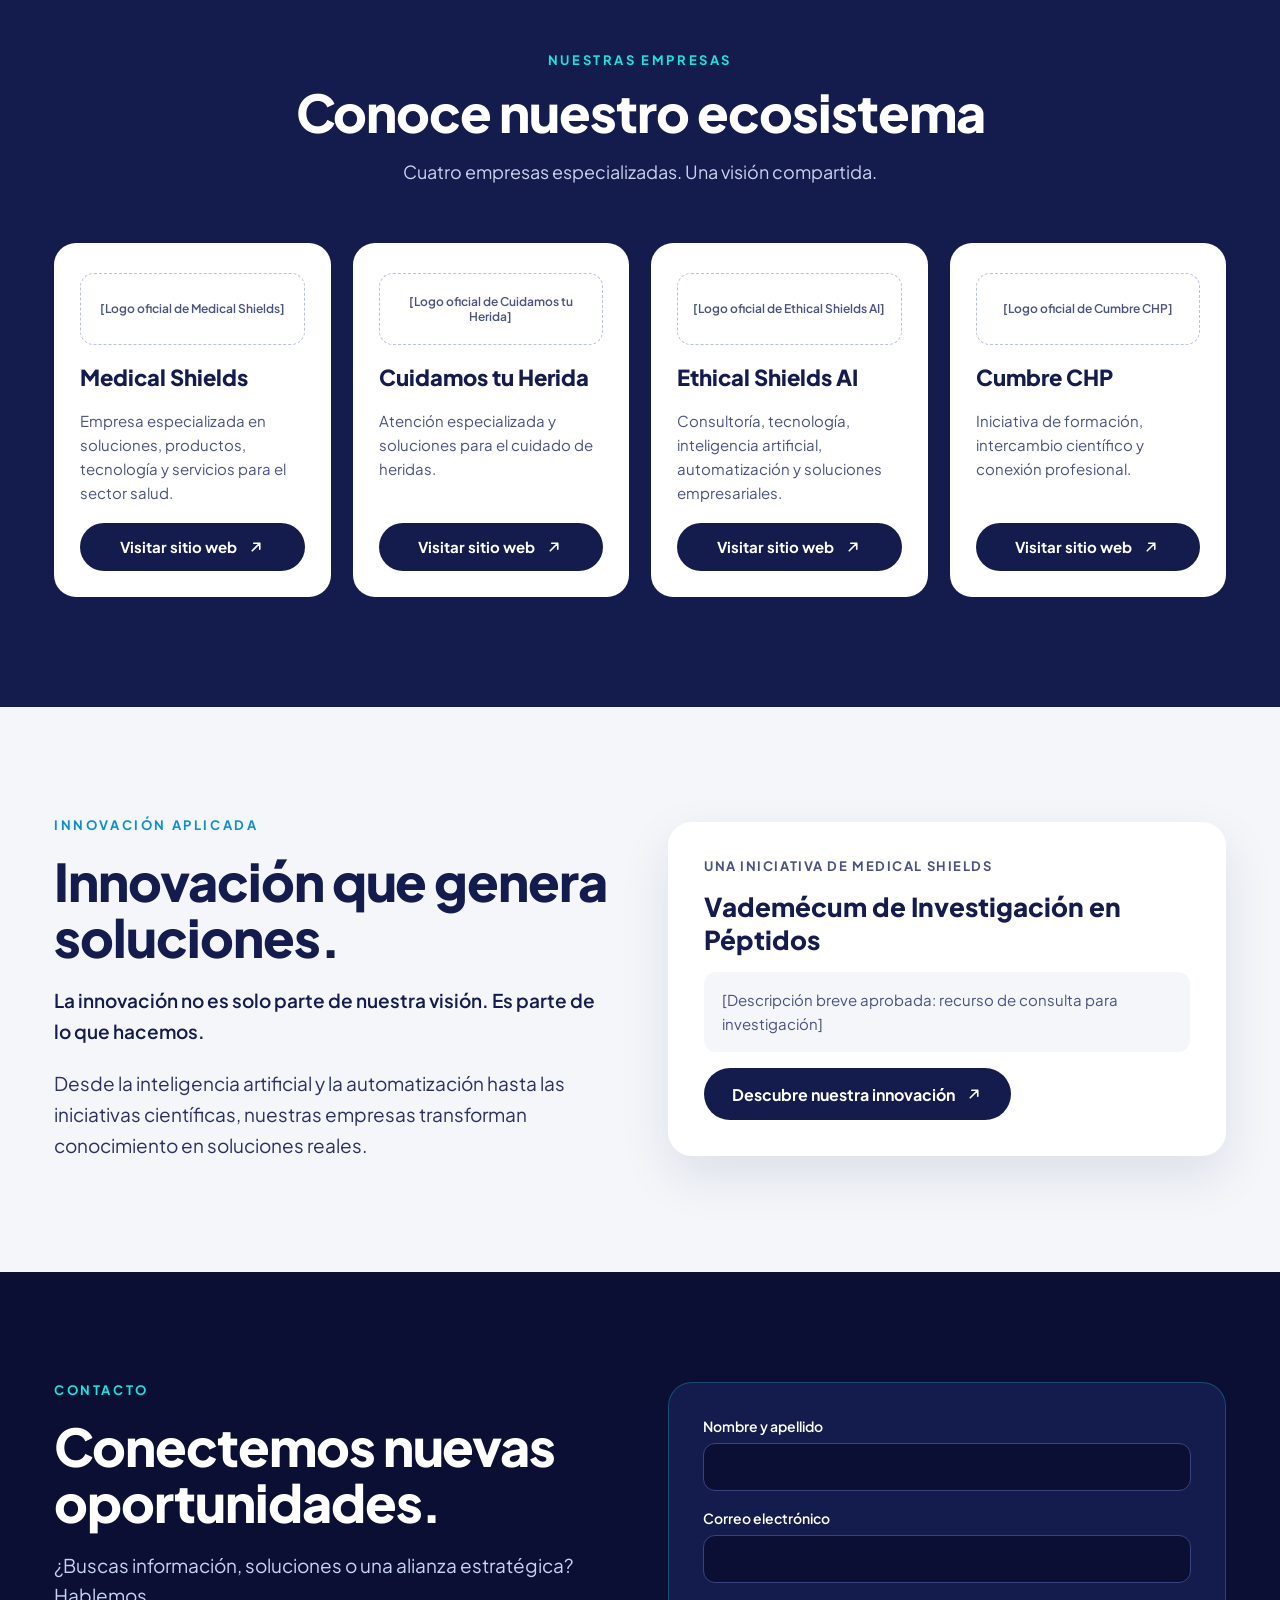
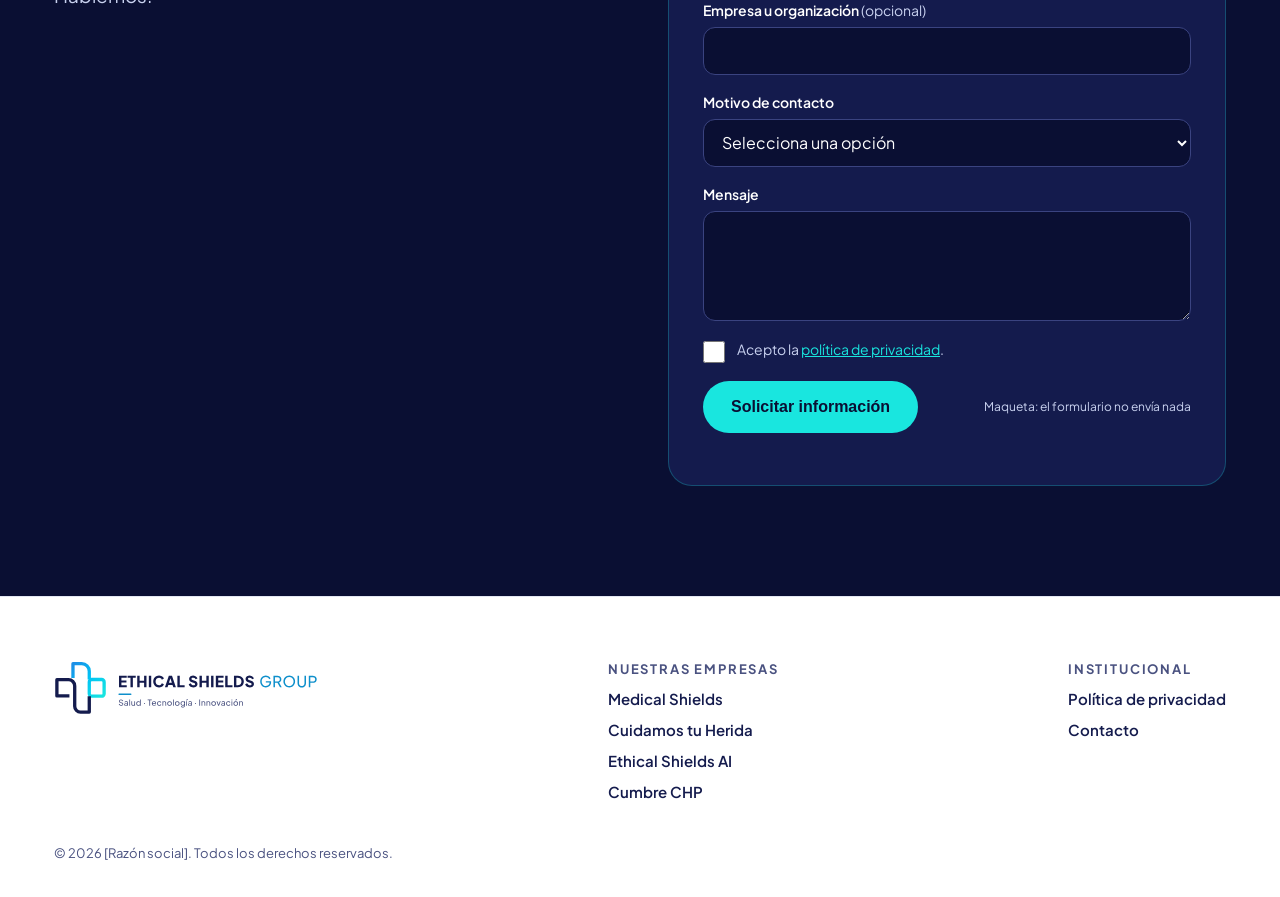
==== commit 4aebd498: "Hero y Quiénes somos: tarjetas rediseñadas y trayectoria (23 nov) - Tarjetas del hero: imagen arriba" ====
--- a/diseno/maqueta/index.html
+++ b/diseno/maqueta/index.html
@@ -73,6 +73,10 @@
 .dos-columnas{display:flex;flex-wrap:wrap;gap:56px;align-items:flex-start}
 .dos-columnas > *{flex:1 1 420px;min-width:0}
 .texto-grande{margin:0;font-size:19px;line-height:1.65;color:#2B3263}
+.enlace-flecha{font-size:17px;font-weight:700;line-height:1.5;color:var(--marino);text-decoration:underline;text-decoration-color:#19e6df;text-decoration-thickness:2px;text-underline-offset:6px}
+.enlace-flecha:hover,.enlace-flecha:focus-visible{text-decoration-color:var(--marino)}
+.enlace-flecha span{display:inline-block;transition:transform .2s}
+.enlace-flecha:hover span{transform:translateX(4px)}
 .pendiente{padding:16px 18px;border-radius:12px;background:var(--gris);font-size:15px;line-height:1.6;color:var(--texto2)}
 .oscuro{background:var(--marino);color:#fff}
 .oscuro .etiqueta{color:var(--turquesa)}
@@ -169,8 +173,8 @@
     <div style="display:flex;flex-direction:column;gap:22px">
       <p class="texto-grande">En Ethical Shields Group integramos salud, tecnología e innovación para ofrecer soluciones que conectan personas, profesionales y organizaciones.</p>
       <p class="texto-grande" style="color:var(--marino);font-weight:700">Cuatro empresas especializadas. Una visión compartida. Más posibilidades.</p>
-      <p class="pendiente">[Trayectoria breve: uno o dos datos verificables de origen y recorrido del grupo]</p>
-      <div><a class="boton" href="#empresas" style="border:2px solid var(--marino);color:var(--marino)">Conoce nuestras empresas</a></div>
+      <p style="margin:0;font-size:17px;line-height:1.7;color:var(--texto2)">Hace más de seis años comenzamos acercando soluciones médicas internacionales a Venezuela. Hoy impulsamos la atención especializada, el intercambio científico y la innovación tecnológica: desde soluciones orientadas a vivir más años con salud y autonomía hasta aplicaciones con IA que ayudan a las empresas a automatizar procesos y gestionar mejor sus operaciones.</p>
+      <div><a class="enlace-flecha" href="#empresas">Descubre cómo nuestras empresas pueden conectar contigo <span aria-hidden="true">→</span></a></div>
     </div>
   </div>
 </section>
--- a/diseno/maqueta/hero-ecosistema.css
+++ b/diseno/maqueta/hero-ecosistema.css
@@ -1,5 +1,5 @@
 /* Escenas originales del ecosistema. Solo afecta al hero de la maqueta. */
-.hero{min-height:max(100svh,900px)}
+.hero{min-height:max(100svh,620px)}
 .hero-fondo{background:radial-gradient(ellipse at 50% 77%,#123c57,#080e2b 57%,#050820)}
 .hero-velo{background:linear-gradient(180deg,#070b26e8,rgba(7,11,38,.68) 27%,transparent 44%,transparent 91%,#070b26c9)}
 .hero-texto{pointer-events:none}
@@ -58,7 +58,7 @@
 @keyframes separar-capas{from{transform:translateY(0)}to{transform:translateY(-5px)}}
 @keyframes orbital-celula{to{transform:rotate(360deg)}}
 @media(max-width:820px){
- .hero{min-height:max(100svh,900px)}
+ .hero{min-height:max(100svh,620px)}
  .hero .hero-texto{padding-top:115px}
  .hero .hero-texto h1{font-size:clamp(29px,5.1vw,42px)}
  .hero .hero-texto .boton{font-size:14px;min-height:48px;padding:0 21px;margin-top:23px}
@@ -127,3 +127,49 @@
   .ventana .ventana-estado,.satelite .ventana-estado{font-size:12px;margin-top:4px;padding:3px 7px}
 }
 @media(max-width:600px){.hero .pausa{z-index:200}}
+
+/* ===== Balance con la referencia (18 nov, noche): persona más pequeña y cúpula de pantallas. ===== */
+.hero{--alto-foto:44%}
+.hero .foto{bottom:6%}
+.mosaico{position:absolute;left:0;top:0;border-radius:6px;overflow:hidden;border:1px solid #19e6df55;background:#071329;box-shadow:0 0 14px #19e6df22;will-change:transform,opacity;pointer-events:none}
+.mosaico img{width:100%;height:100%;object-fit:cover;display:block;filter:saturate(.85) brightness(.9)}
+.mosaico[data-empresa="cth"]{border-color:#65f2d766}.mosaico[data-empresa="cumbre"]{border-color:#b9a0ff66}.mosaico[data-empresa="medical"]{border-color:#75cbff66}.mosaico[data-empresa="ai"]{border-color:#ffc58b66}
+@media (min-width:821px) and (max-aspect-ratio:1/1),(min-width:600px) and (max-width:820px) and (min-height:900px){.hero{--alto-foto:48%}}
+@media(max-width:820px){.hero{--alto-foto:42%}}
+
+/* ===== Concepto "mar de soluciones" (18 nov, noche). Reemplaza las ventanas en órbita. =====
+   Cúpula: pantallas genéricas distintas, en tonos apagados. Tarjetas: las cuatro empresas del grupo. */
+.ventana{display:none!important}
+.mosaico{border-color:#9fb3e055!important;box-shadow:0 0 12px #6f8fd61f!important;border-radius:5px}
+.mosaico img{filter:saturate(.85) brightness(1.08)!important}
+.tarjeta-empresa{position:absolute;left:0;top:0;z-index:120;border-radius:14px;overflow:hidden;visibility:hidden;opacity:0;
+  display:flex;flex-direction:column;background:#fbfcfe;border:1.5px solid var(--acento,#19e6df);will-change:transform,width,height,opacity;
+  box-shadow:0 18px 50px #0008,0 0 calc(10px + 26px*var(--revela,0)) color-mix(in srgb,var(--acento,#19e6df) 55%,transparent)}
+/* 23 nov 2026 (Jenny): imagen arriba con corte limpio y texto abajo, centrado, sobre fondo casi blanco.
+   --acento: borde y brillo de la tarjeta sobre el hero oscuro. --punto: punto junto al nombre, más oscuro para el fondo claro. */
+.tarjeta-empresa[data-empresa="medical"]{--acento:#75cbff;--punto:#1b7fd4}
+.tarjeta-empresa[data-empresa="cth"]{--acento:#65f2d7;--punto:#0f9e84}
+.tarjeta-empresa[data-empresa="cumbre"]{--acento:#b9a0ff;--punto:#7448e0}
+.tarjeta-empresa[data-empresa="ai"]{--acento:#ffc58b;--punto:#e0821f}
+.tarjeta-empresa .te-foto{position:relative;flex:0 0 auto;aspect-ratio:16/10;border-bottom:1px solid #e3e9f2}
+.tarjeta-empresa .te-foto img{width:100%;height:100%;object-fit:cover;display:block}
+.tarjeta-empresa .te-texto{flex:1;display:flex;flex-direction:column;justify-content:center;align-items:center;gap:3px;padding:10px 12px 12px;text-align:center;opacity:var(--revela,0)}
+.tarjeta-empresa .te-nombre{font-size:16.15px;font-weight:800;letter-spacing:-.01em;line-height:1.15;white-space:nowrap;color:#0d1b3d}
+.tarjeta-empresa .te-nombre::before{content:"";display:inline-block;width:8px;height:8px;border-radius:50%;background:var(--punto);box-shadow:0 0 0 3px color-mix(in srgb,var(--punto) 22%,transparent);margin-right:7px;vertical-align:2px}
+.tarjeta-empresa .te-linea{font-size:12.35px;line-height:1.35;color:#3b4a66}
+.tarjeta-empresa .te-corta{display:none}
+/* Tableta y teléfono: texto corto de cada empresa. */
+@media(max-width:1100px){
+  .tarjeta-empresa .te-larga{display:none}
+  .tarjeta-empresa .te-corta{display:block}
+}
+@media(max-width:820px){
+  .tarjeta-empresa{border-radius:12px}
+  .tarjeta-empresa .te-foto{aspect-ratio:16/9}
+  .tarjeta-empresa .te-texto{padding:7px 8px 9px}
+  .tarjeta-empresa .te-nombre{font-size:13.3px}
+  .tarjeta-empresa .te-linea{font-size:11.4px}
+  /* WhatsApp: en el teléfono aparece al salir del hero, para no tapar las tarjetas. */
+  .whatsapp{transition:opacity .3s,transform .3s}
+  .whatsapp[data-oculto="si"]{opacity:0;transform:translateY(16px);pointer-events:none}
+}
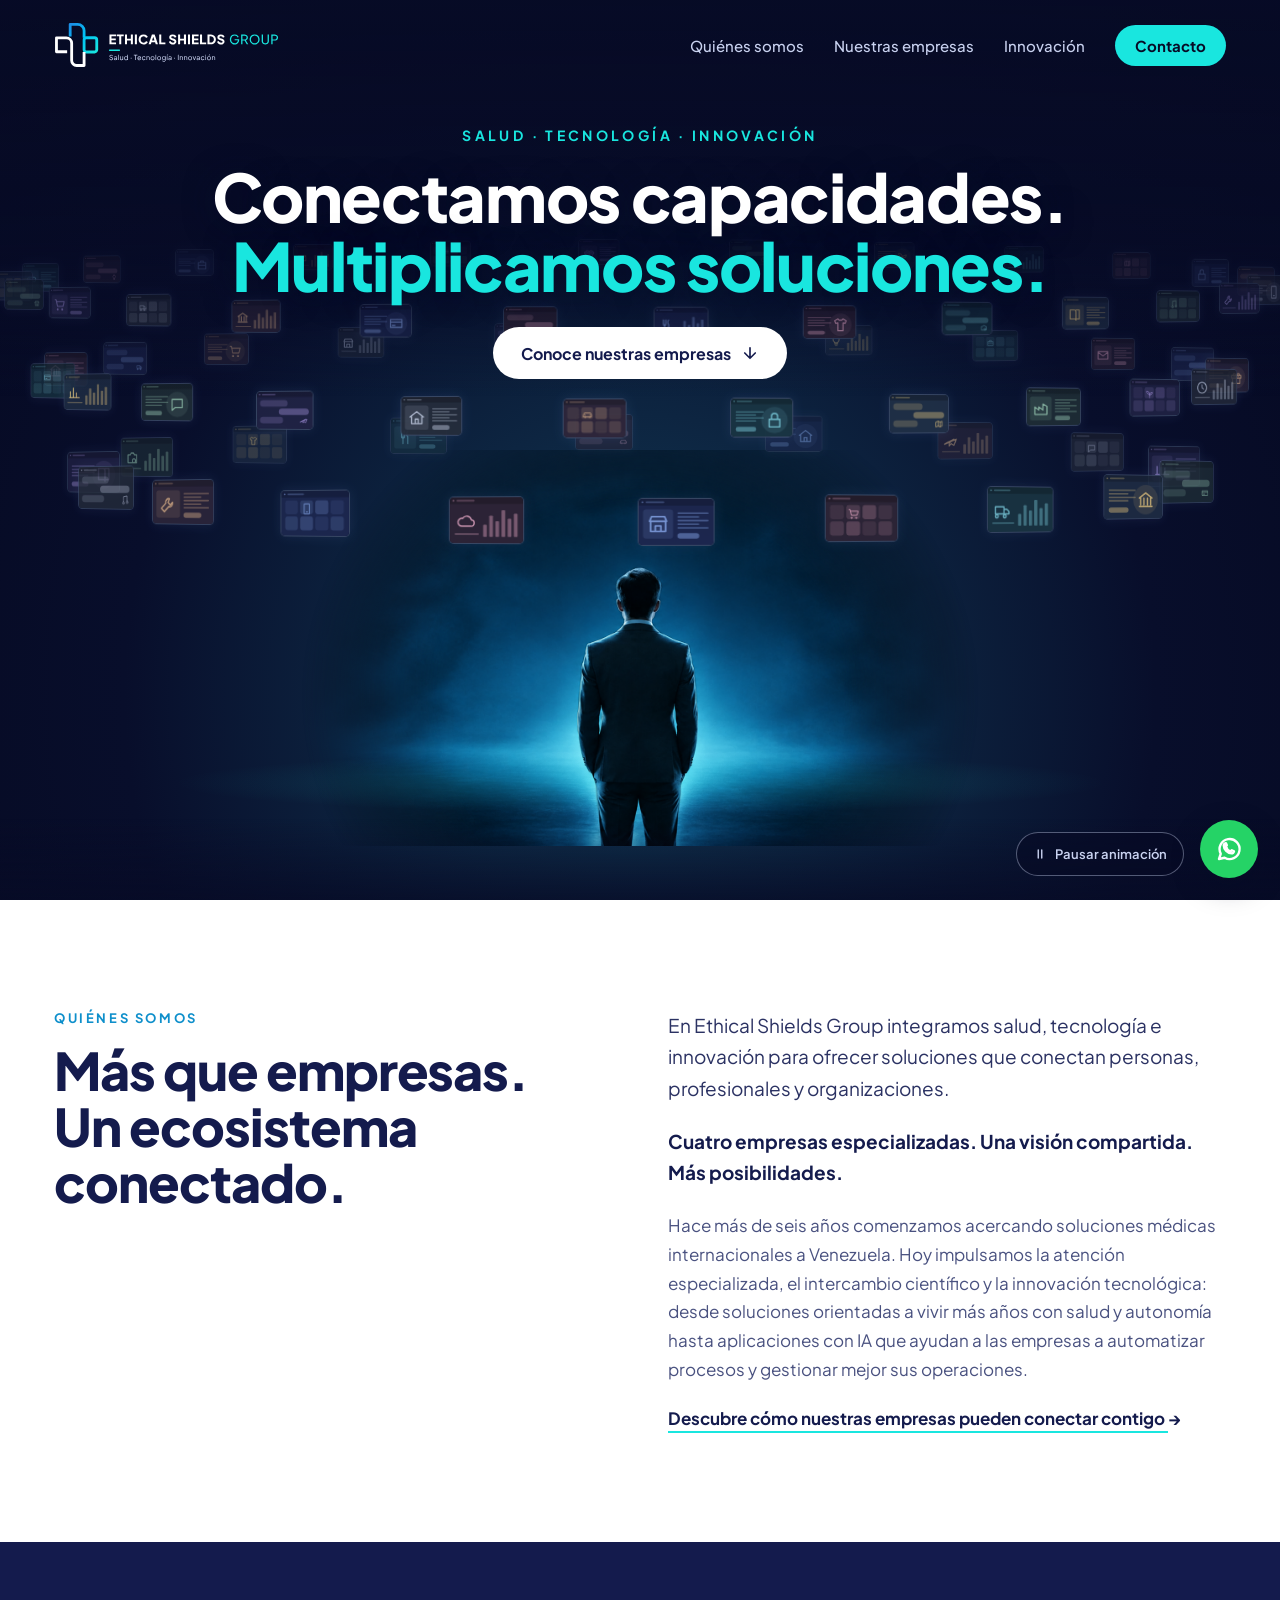
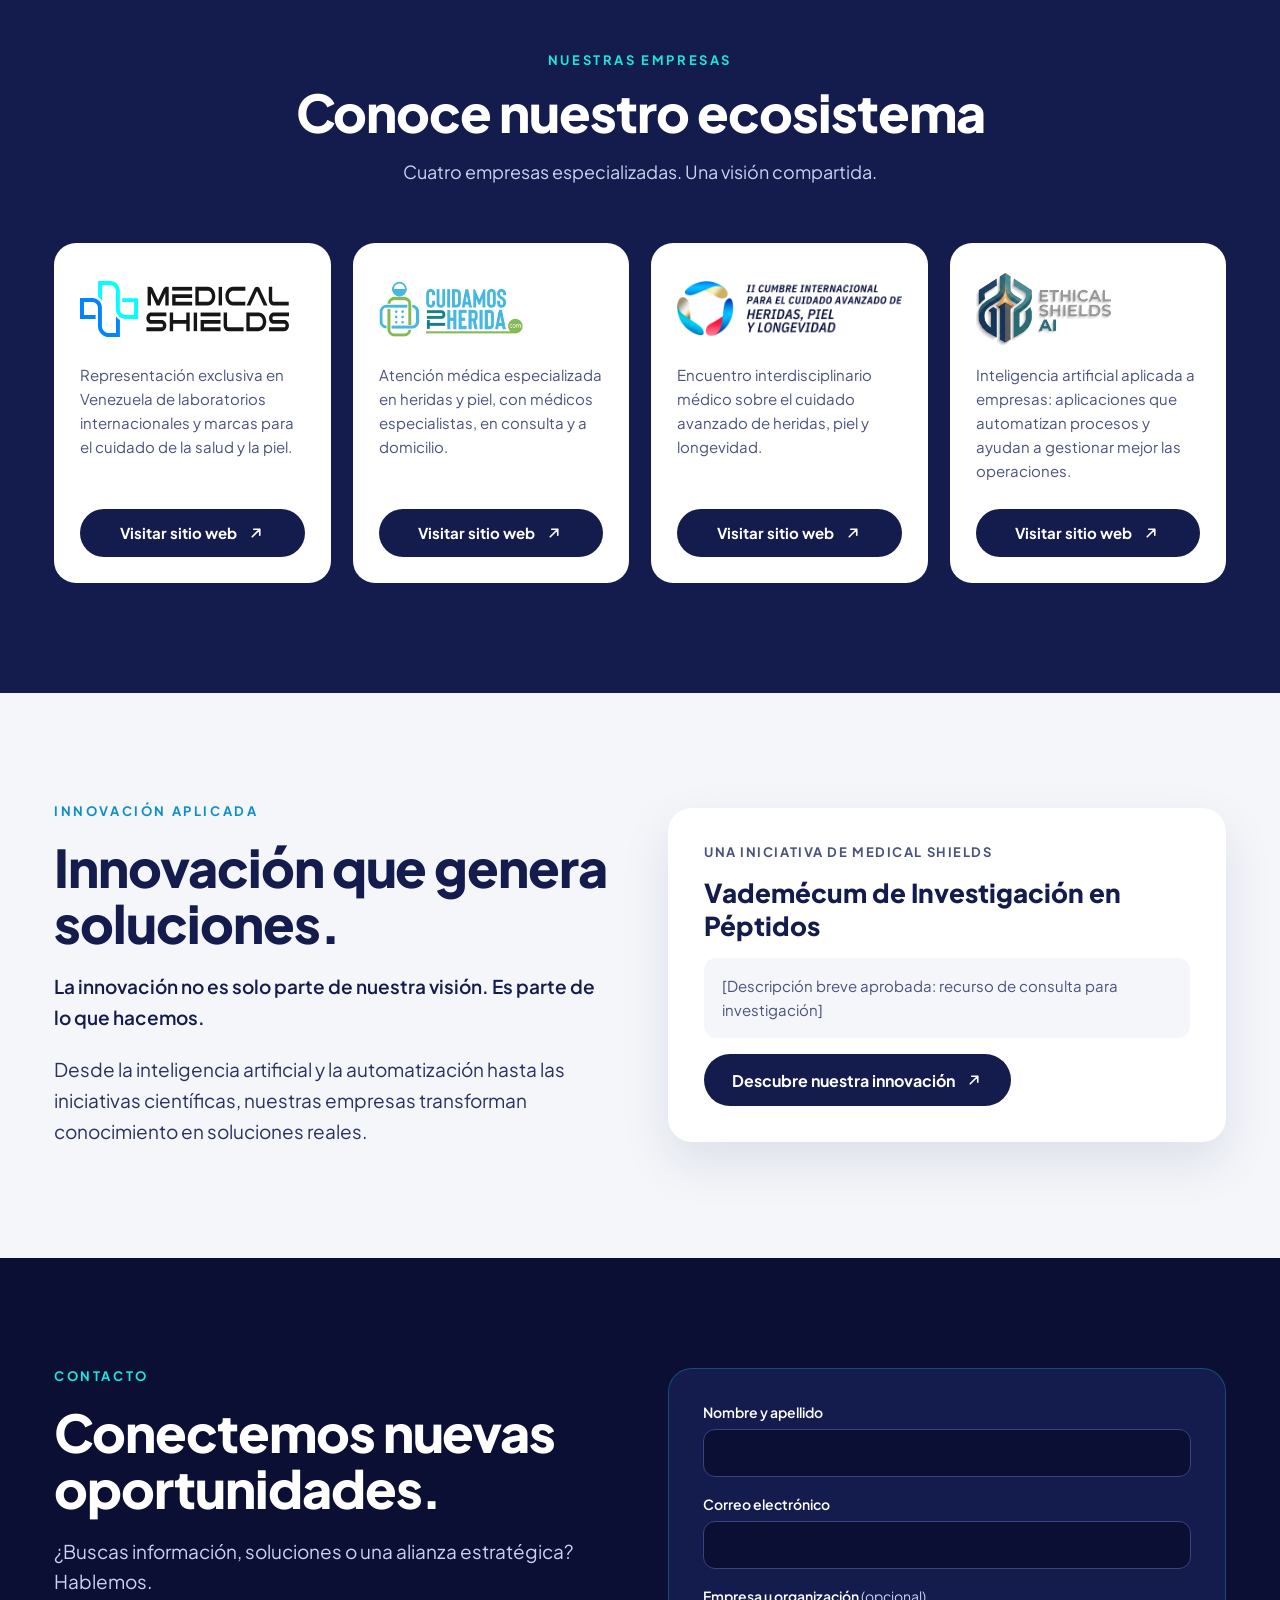
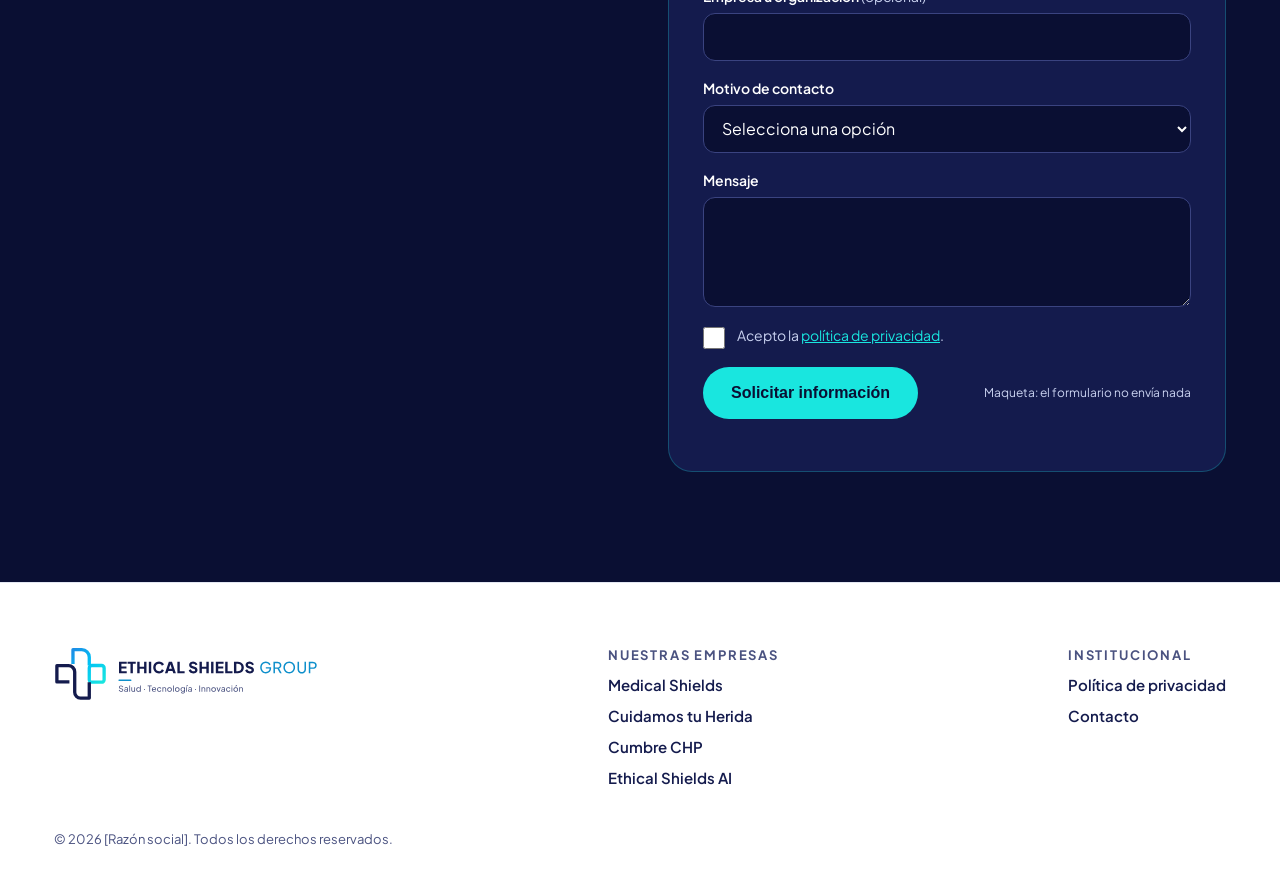
==== commit e242d94a: "Hero, Quiénes somos y ecosistema: rediseño y logos (23 nov) - Tarjetas del hero: imagen arriba con c" ====
--- a/diseno/maqueta/index.html
+++ b/diseno/maqueta/index.html
@@ -82,8 +82,12 @@
 .oscuro .etiqueta{color:var(--turquesa)}
 .tarjetas{display:grid;grid-template-columns:repeat(4,minmax(0,1fr));gap:22px}
 .tarjeta{background:#fff;color:var(--marino);border-radius:22px;padding:30px 26px 26px;display:flex;flex-direction:column;gap:18px;min-height:340px}
-.tarjeta .logo{height:72px;border-radius:14px;border:1.5px dashed #B8C0DE;display:flex;align-items:center;justify-content:center;font-size:12px;font-weight:600;color:var(--texto2);text-align:center;padding:0 12px}
+.tarjeta .logo{height:72px;display:flex;align-items:center;justify-content:flex-start}
+.tarjeta .logo img{display:block;max-width:100%;max-height:56px;width:auto;height:auto}
+.tarjeta .logo img.emblema{max-height:72px}
 .tarjeta h3{margin:0;font-size:22px;font-weight:800}
+/* El nombre ya está en el logo: el título queda solo para lectores de pantalla y buscadores. */
+.solo-lectores{position:absolute!important;width:1px;height:1px;padding:0;margin:-1px;overflow:hidden;clip-path:inset(50%);white-space:nowrap;border:0}
 .tarjeta p{margin:0;font-size:15px;line-height:1.6;color:var(--texto2);flex-grow:1}
 .tarjeta a{justify-content:center;background:var(--marino);color:#fff;min-height:48px;font-size:15px}
 .innovacion{background:var(--gris)}
@@ -261,15 +265,15 @@
 
   // Empresas: tarjetas y pie
   var empresas = [
-    ['Medical Shields','Empresa especializada en soluciones, productos, tecnología y servicios para el sector salud.','https://medicalshields.com/'],
-    ['Cuidamos tu Herida','Atención especializada y soluciones para el cuidado de heridas.','https://cuidamostuherida.com/'],
-    ['Ethical Shields AI','Consultoría, tecnología, inteligencia artificial, automatización y soluciones empresariales.','https://ethicalshields.ai/'],
-    ['Cumbre CHP','Iniciativa de formación, intercambio científico y conexión profesional.','https://cumbrechp.org/']
+    ['Medical Shields','Representación exclusiva en Venezuela de laboratorios internacionales y marcas para el cuidado de la salud y la piel.','https://medicalshields.com/','medical-shields.svg'],
+    ['Cuidamos tu Herida','Atención médica especializada en heridas y piel, con médicos especialistas, en consulta y a domicilio.','https://cuidamostuherida.com/','cuidamos-tu-herida.png'],
+    ['Cumbre CHP','Encuentro interdisciplinario médico sobre el cuidado avanzado de heridas, piel y longevidad.','https://cumbrechp.org/','cumbre-chp.png'],
+    ['Ethical Shields AI','Inteligencia artificial aplicada a empresas: aplicaciones que automatizan procesos y ayudan a gestionar mejor las operaciones.','https://ethicalshields.ai/','ethical-shields-ai.png','emblema']
   ];
   var cont = document.getElementById('tarjetas'), pie = document.getElementById('pie-empresas');
   empresas.forEach(function(e){
     var art = document.createElement('article'); art.className = 'tarjeta';
-    art.innerHTML = '<div class="logo">[Logo oficial de ' + e[0] + ']</div><h3>' + e[0] + '</h3><p>' + e[1] + '</p>' +
+    art.innerHTML = '<div class="logo"><img src="./logos-empresas/' + e[3] + '" alt="Logo de ' + e[0] + '"' + (e[4] ? ' class="' + e[4] + '"' : '') + ' decoding="async"></div><h3 class="solo-lectores">' + e[0] + '</h3><p>' + e[1] + '</p>' +
       '<a class="boton" href="' + e[2] + '" target="_blank" rel="noopener">Visitar sitio web <svg viewBox="0 0 24 24" fill="none" stroke="currentColor" stroke-width="2.2" stroke-linecap="round" stroke-linejoin="round" aria-hidden="true"><path d="M7 17L17 7M9 7h8v8"/></svg></a>';
     cont.appendChild(art);
     var a = document.createElement('a'); a.href = e[2]; a.target = '_blank'; a.rel = 'noopener'; a.textContent = e[0]; pie.appendChild(a);
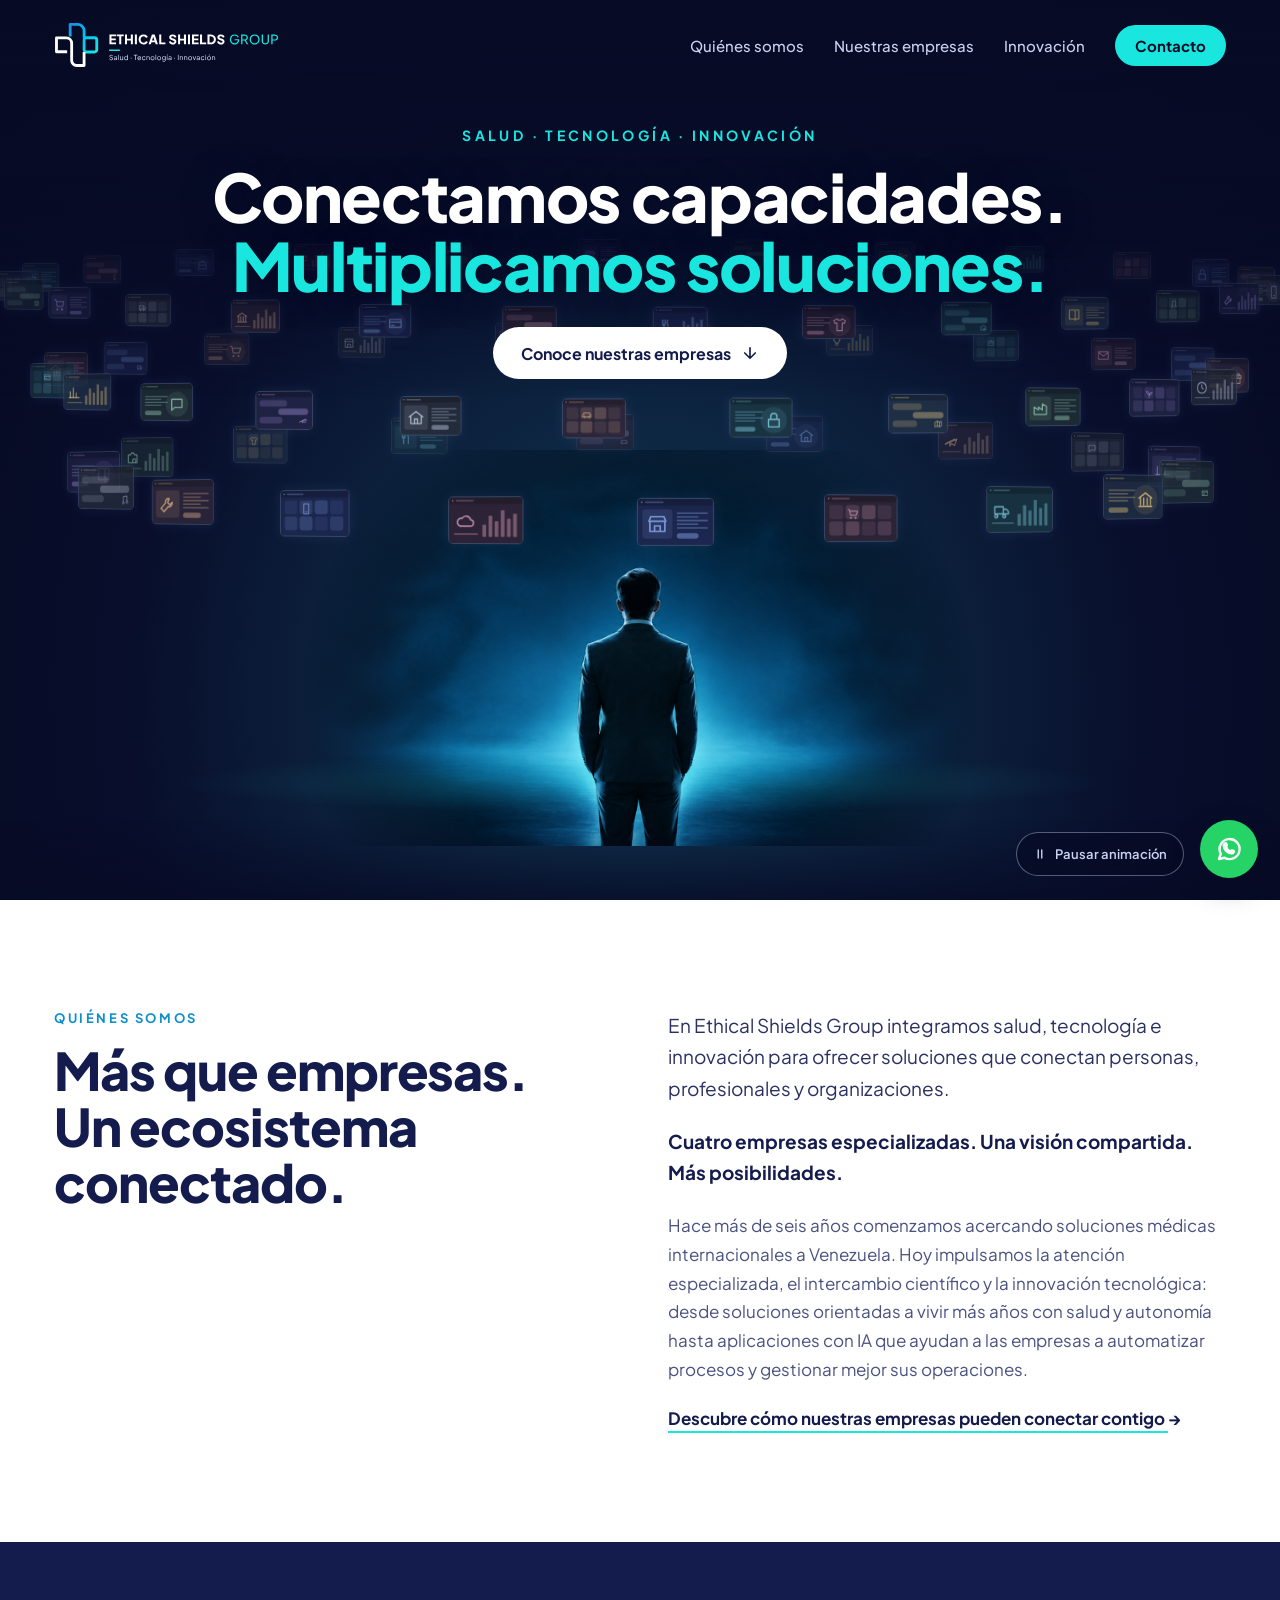
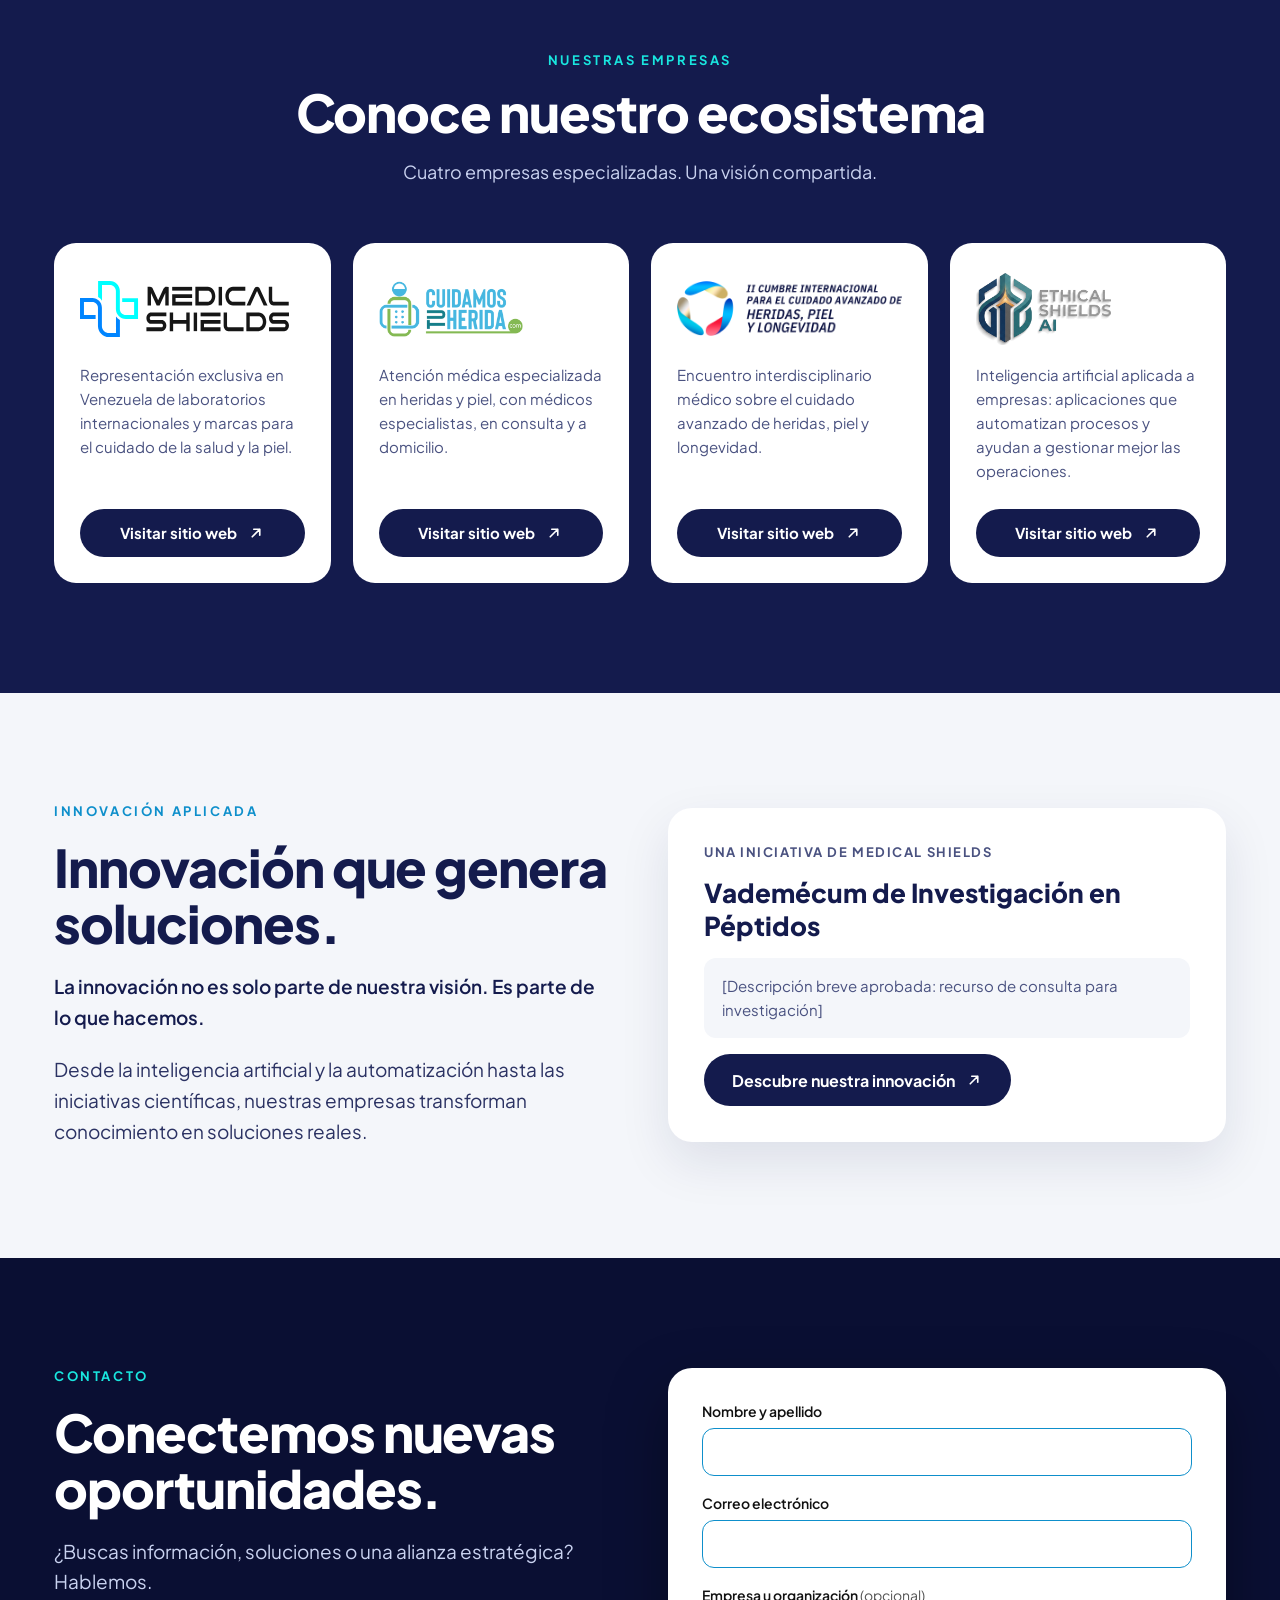
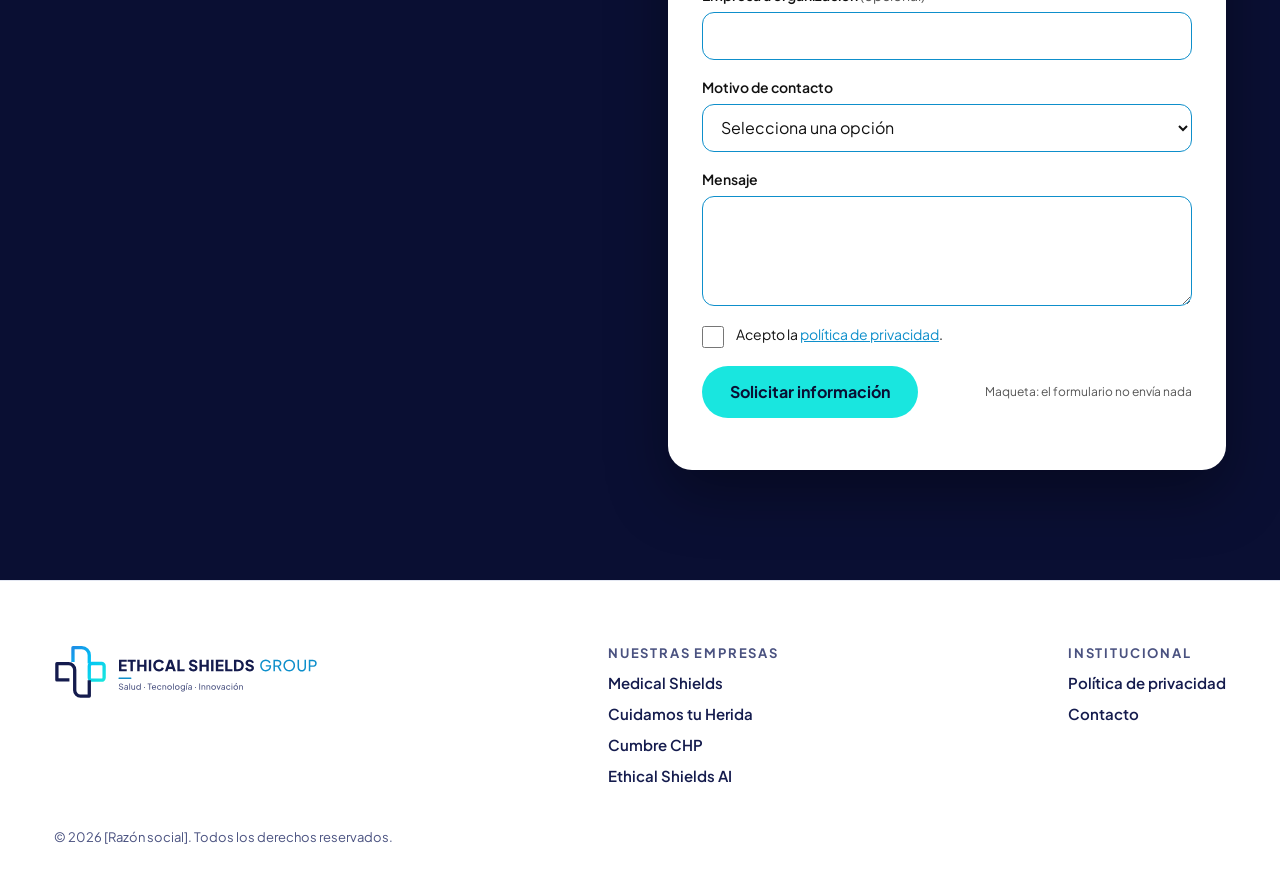
==== commit fb948a1e: "- Contacto: formulario blanco sobre fondo oscuro, letras negras y bordes azules; botón con la tipogr" ====
--- a/diseno/maqueta/index.html
+++ b/diseno/maqueta/index.html
@@ -95,11 +95,16 @@
 .destacado h3{margin:0;font-size:26px;font-weight:800}
 .contacto{background:#0A0F33;color:#fff}
 .contacto .etiqueta{color:var(--turquesa)}
-form{background:var(--marino);border:1px solid rgba(25,230,223,.25);border-radius:24px;padding:34px;display:grid;gap:18px}
-form label{font-size:14px;font-weight:600}
+/* 23 nov 2026 (Jenny): formulario blanco sobre el fondo oscuro, letras negras y bordes azules. */
+form{background:#fff;color:#111;border-radius:24px;padding:34px;display:grid;gap:18px;box-shadow:0 24px 60px rgba(0,0,0,.35)}
+form label{font-size:14px;font-weight:600;color:#111}
+form .nota{font-weight:400;color:#555}
+form a{color:var(--azul)}
 form .campo{display:flex;flex-direction:column;gap:8px}
-input,select,textarea{font:inherit;min-height:48px;border-radius:12px;border:1px solid #3A4380;background:#0A0F33;color:#fff;padding:0 14px}
+input,select,textarea{font:inherit;min-height:48px;border-radius:12px;border:1.5px solid var(--azul);background:#fff;color:#111;padding:0 14px}
+input:focus-visible,select:focus-visible,textarea:focus-visible{outline:3px solid rgba(14,143,203,.35);outline-offset:1px;border-color:var(--marino)}
 textarea{padding:12px 14px;resize:vertical}
+button.boton{font-family:inherit}
 .pie{padding:64px 0 36px;border-top:1px solid #E3E7F2}
 .pie .fila{display:flex;flex-wrap:wrap;gap:40px;justify-content:space-between}
 .pie nav{display:flex;flex-direction:column;gap:12px}
@@ -222,19 +227,19 @@
     <form aria-label="Formulario de contacto" onsubmit="event.preventDefault();alertaMaqueta()">
       <div class="campo"><label for="f-nombre">Nombre y apellido</label><input id="f-nombre" autocomplete="name" required></div>
       <div class="campo"><label for="f-correo">Correo electrónico</label><input id="f-correo" type="email" autocomplete="email" required></div>
-      <div class="campo"><label for="f-empresa">Empresa u organización <span style="font-weight:400;color:var(--claro-osc)">(opcional)</span></label><input id="f-empresa" autocomplete="organization"></div>
+      <div class="campo"><label for="f-empresa">Empresa u organización <span class="nota">(opcional)</span></label><input id="f-empresa" autocomplete="organization"></div>
       <div class="campo"><label for="f-motivo">Motivo de contacto</label>
         <select id="f-motivo" required><option value="">Selecciona una opción</option><option>Información general</option><option>Alianzas estratégicas</option><option>Prensa y medios</option><option>Proveedores</option><option>Otro</option></select></div>
       <div class="campo"><label for="f-mensaje">Mensaje</label><textarea id="f-mensaje" rows="4" required></textarea></div>
       <div style="display:flex;gap:12px;align-items:flex-start">
-        <input id="f-privacidad" type="checkbox" required style="width:22px;height:22px;min-height:0;margin:2px 0 0;accent-color:var(--turquesa)">
-        <label for="f-privacidad" style="font-weight:400;color:var(--claro-osc);line-height:1.5">Acepto la <a href="#" style="color:var(--turquesa)">política de privacidad</a>.</label>
+        <input id="f-privacidad" type="checkbox" required style="width:22px;height:22px;min-height:0;margin:2px 0 0;accent-color:var(--azul)">
+        <label for="f-privacidad" style="font-weight:400;line-height:1.5">Acepto la <a href="#">política de privacidad</a>.</label>
       </div>
       <div style="display:flex;flex-wrap:wrap;gap:16px;align-items:center;justify-content:space-between">
         <button class="boton" type="submit" style="background:var(--turquesa);color:#0A0F33">Solicitar información</button>
-        <span style="font-size:12px;color:var(--claro-osc)">Maqueta: el formulario no envía nada</span>
+        <span class="nota" style="font-size:12px">Maqueta: el formulario no envía nada</span>
       </div>
-      <p id="aviso-form" role="status" style="margin:0;font-size:14px;color:var(--turquesa)"></p>
+      <p id="aviso-form" role="status" style="margin:0;font-size:14px;color:var(--azul)"></p>
     </form>
   </div>
 </section>
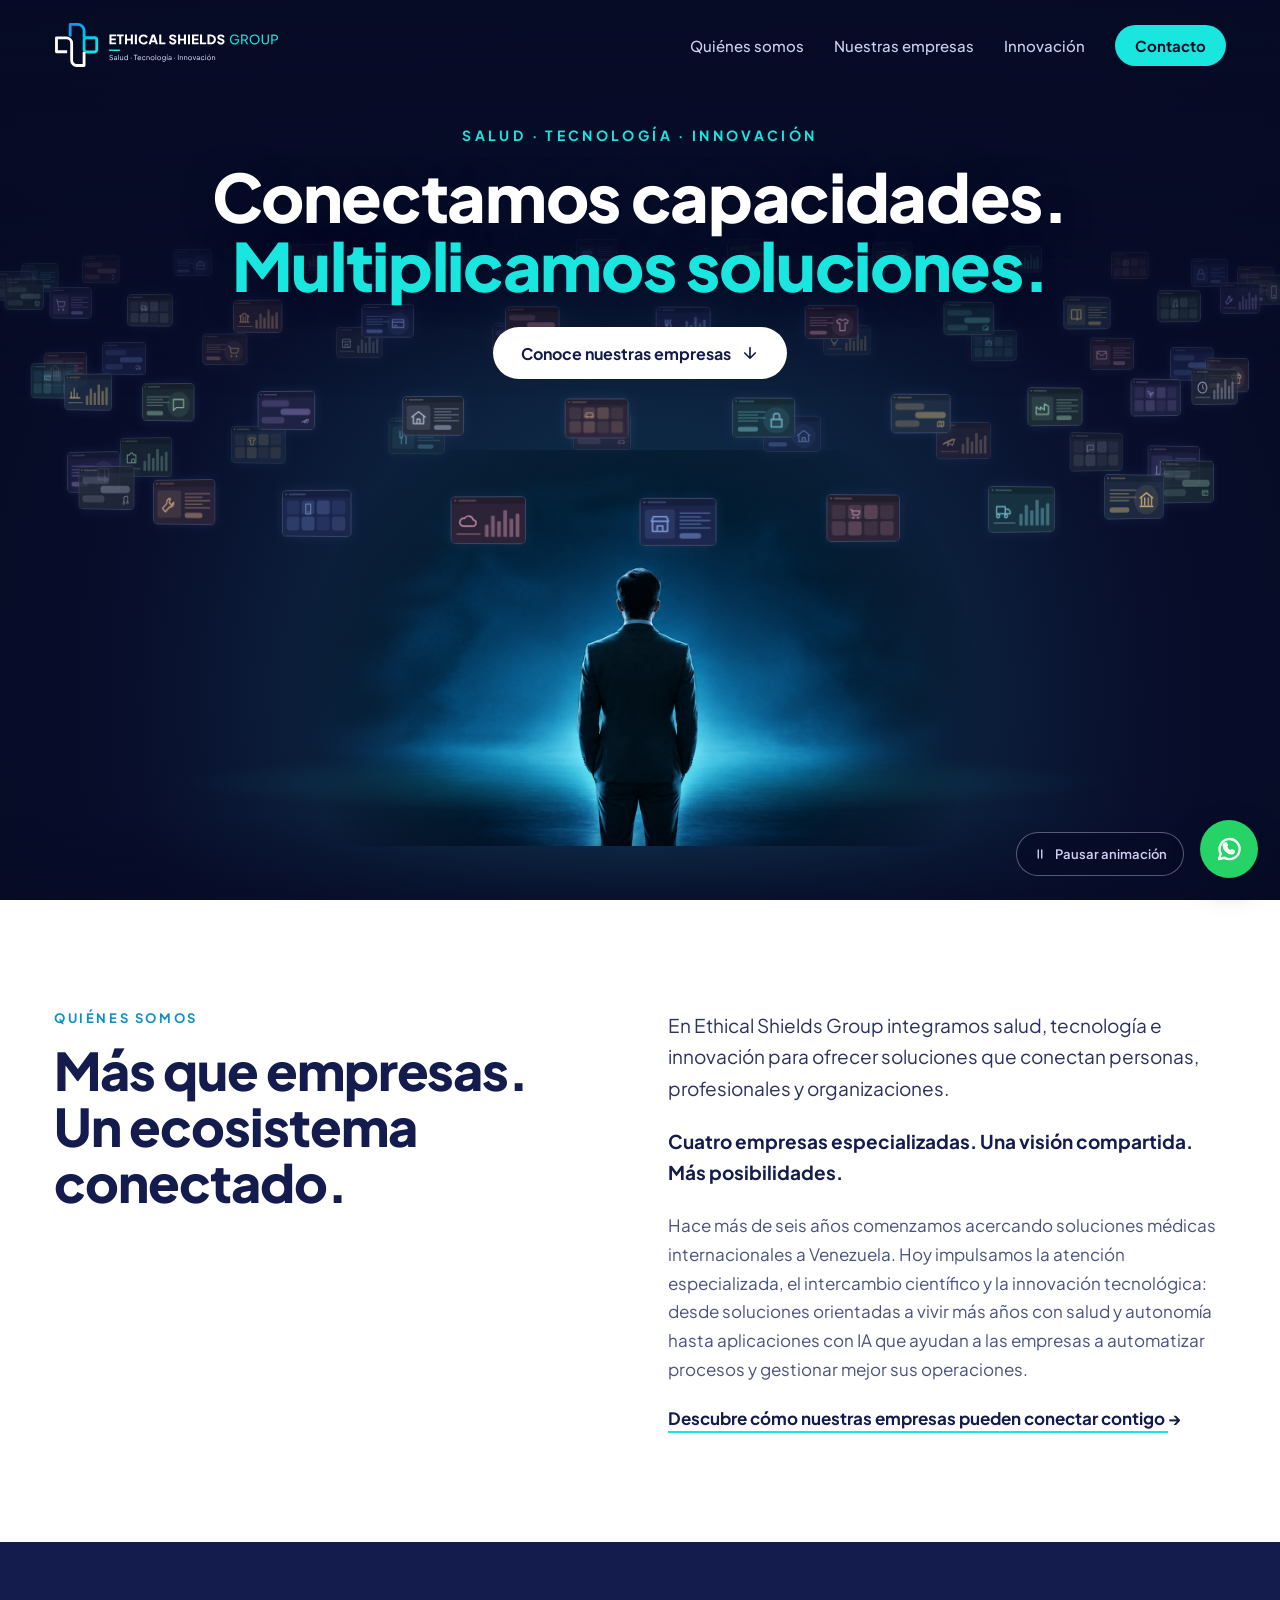
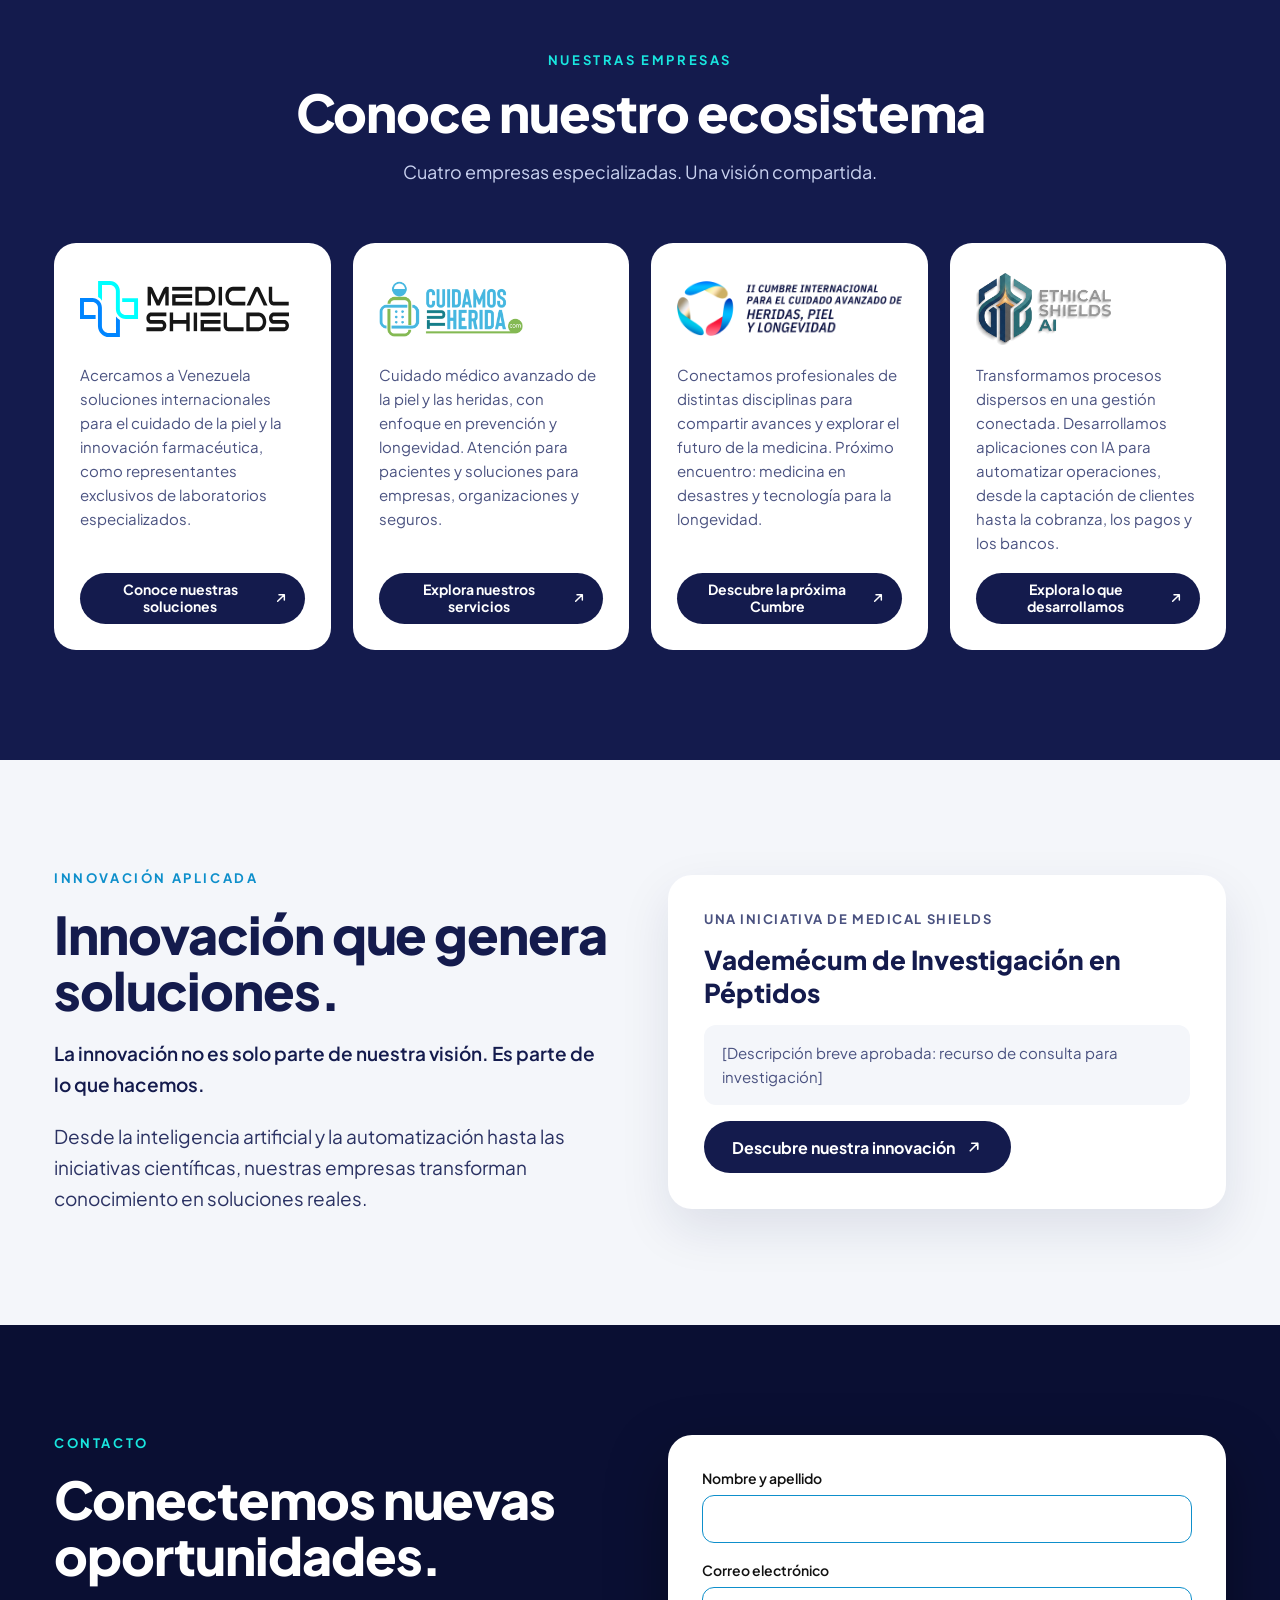
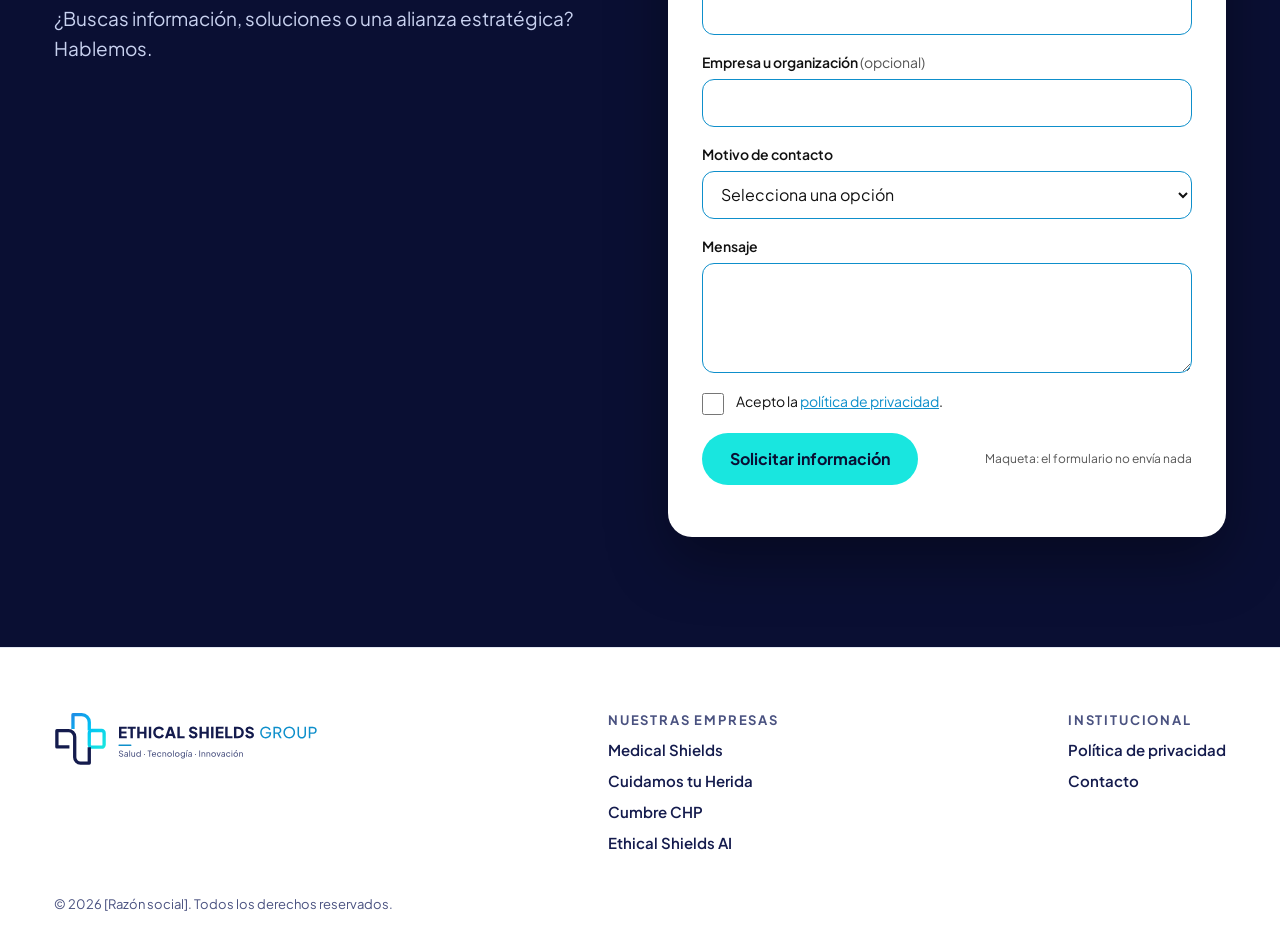
==== commit 6daecefb: "- Ecosistema: textos nuevos y un botón propio por empresa" ====
--- a/diseno/maqueta/index.html
+++ b/diseno/maqueta/index.html
@@ -89,7 +89,8 @@
 /* El nombre ya está en el logo: el título queda solo para lectores de pantalla y buscadores. */
 .solo-lectores{position:absolute!important;width:1px;height:1px;padding:0;margin:-1px;overflow:hidden;clip-path:inset(50%);white-space:nowrap;border:0}
 .tarjeta p{margin:0;font-size:15px;line-height:1.6;color:var(--texto2);flex-grow:1}
-.tarjeta a{justify-content:center;background:var(--marino);color:#fff;min-height:48px;font-size:15px}
+.tarjeta a{width:100%;justify-content:center;text-align:center;background:var(--marino);color:#fff;min-height:48px;font-size:14px;line-height:1.25;padding:8px 16px;gap:8px}
+.tarjeta a svg{flex-shrink:0;width:16px;height:16px}
 .innovacion{background:var(--gris)}
 .destacado{background:#fff;border-radius:24px;padding:36px;box-shadow:0 20px 50px rgba(20,27,77,.10);display:flex;flex-direction:column;gap:16px}
 .destacado h3{margin:0;font-size:26px;font-weight:800}
@@ -269,19 +270,20 @@
   mm.addEventListener('click', function(e){ if (e.target.tagName === 'A') { mm.classList.remove('abierto'); bm.setAttribute('aria-expanded', 'false'); } });
 
   // Empresas: tarjetas y pie
+  // Ecosistema (23 nov, Jenny): nombre, texto, enlace, logo, clase del logo y texto del botón.
   var empresas = [
-    ['Medical Shields','Representación exclusiva en Venezuela de laboratorios internacionales y marcas para el cuidado de la salud y la piel.','https://medicalshields.com/','medical-shields.svg'],
-    ['Cuidamos tu Herida','Atención médica especializada en heridas y piel, con médicos especialistas, en consulta y a domicilio.','https://cuidamostuherida.com/','cuidamos-tu-herida.png'],
-    ['Cumbre CHP','Encuentro interdisciplinario médico sobre el cuidado avanzado de heridas, piel y longevidad.','https://cumbrechp.org/','cumbre-chp.png'],
-    ['Ethical Shields AI','Inteligencia artificial aplicada a empresas: aplicaciones que automatizan procesos y ayudan a gestionar mejor las operaciones.','https://ethicalshields.ai/','ethical-shields-ai.png','emblema']
+    {nombre:'Medical Shields',texto:'Acercamos a Venezuela soluciones internacionales para el cuidado de la piel y la innovación farmacéutica, como representantes exclusivos de laboratorios especializados.',url:'https://medicalshields.com/',logo:'medical-shields.svg',boton:'Conoce nuestras soluciones'},
+    {nombre:'Cuidamos tu Herida',texto:'Cuidado médico avanzado de la piel y las heridas, con enfoque en prevención y longevidad. Atención para pacientes y soluciones para empresas, organizaciones y seguros.',url:'https://cuidamostuherida.com/',logo:'cuidamos-tu-herida.png',boton:'Explora nuestros servicios'},
+    {nombre:'Cumbre CHP',texto:'Conectamos profesionales de distintas disciplinas para compartir avances y explorar el futuro de la medicina. Próximo encuentro: medicina en desastres y tecnología para la longevidad.',url:'https://cumbrechp.org/',logo:'cumbre-chp.png',boton:'Descubre la próxima Cumbre'},
+    {nombre:'Ethical Shields AI',texto:'Transformamos procesos dispersos en una gestión conectada. Desarrollamos aplicaciones con IA para automatizar operaciones, desde la captación de clientes hasta la cobranza, los pagos y los bancos.',url:'https://ethicalshields.ai/',logo:'ethical-shields-ai.png',clase:'emblema',boton:'Explora lo que desarrollamos'}
   ];
   var cont = document.getElementById('tarjetas'), pie = document.getElementById('pie-empresas');
   empresas.forEach(function(e){
     var art = document.createElement('article'); art.className = 'tarjeta';
-    art.innerHTML = '<div class="logo"><img src="./logos-empresas/' + e[3] + '" alt="Logo de ' + e[0] + '"' + (e[4] ? ' class="' + e[4] + '"' : '') + ' decoding="async"></div><h3 class="solo-lectores">' + e[0] + '</h3><p>' + e[1] + '</p>' +
-      '<a class="boton" href="' + e[2] + '" target="_blank" rel="noopener">Visitar sitio web <svg viewBox="0 0 24 24" fill="none" stroke="currentColor" stroke-width="2.2" stroke-linecap="round" stroke-linejoin="round" aria-hidden="true"><path d="M7 17L17 7M9 7h8v8"/></svg></a>';
+    art.innerHTML = '<div class="logo"><img src="./logos-empresas/' + e.logo + '" alt="Logo de ' + e.nombre + '"' + (e.clase ? ' class="' + e.clase + '"' : '') + ' decoding="async"></div><h3 class="solo-lectores">' + e.nombre + '</h3><p>' + e.texto + '</p>' +
+      '<a class="boton" href="' + e.url + '" target="_blank" rel="noopener" aria-label="' + e.boton + ': sitio web de ' + e.nombre + ' (se abre en otra pestaña)">' + e.boton + ' <svg viewBox="0 0 24 24" fill="none" stroke="currentColor" stroke-width="2.2" stroke-linecap="round" stroke-linejoin="round" aria-hidden="true"><path d="M7 17L17 7M9 7h8v8"/></svg></a>';
     cont.appendChild(art);
-    var a = document.createElement('a'); a.href = e[2]; a.target = '_blank'; a.rel = 'noopener'; a.textContent = e[0]; pie.appendChild(a);
+    var a = document.createElement('a'); a.href = e.url; a.target = '_blank'; a.rel = 'noopener'; a.textContent = e.nombre; pie.appendChild(a);
   });
   window.alertaMaqueta = function(){ document.getElementById('aviso-form').textContent = 'Maqueta: aquí aparecerá la confirmación del envío.'; };
 })();
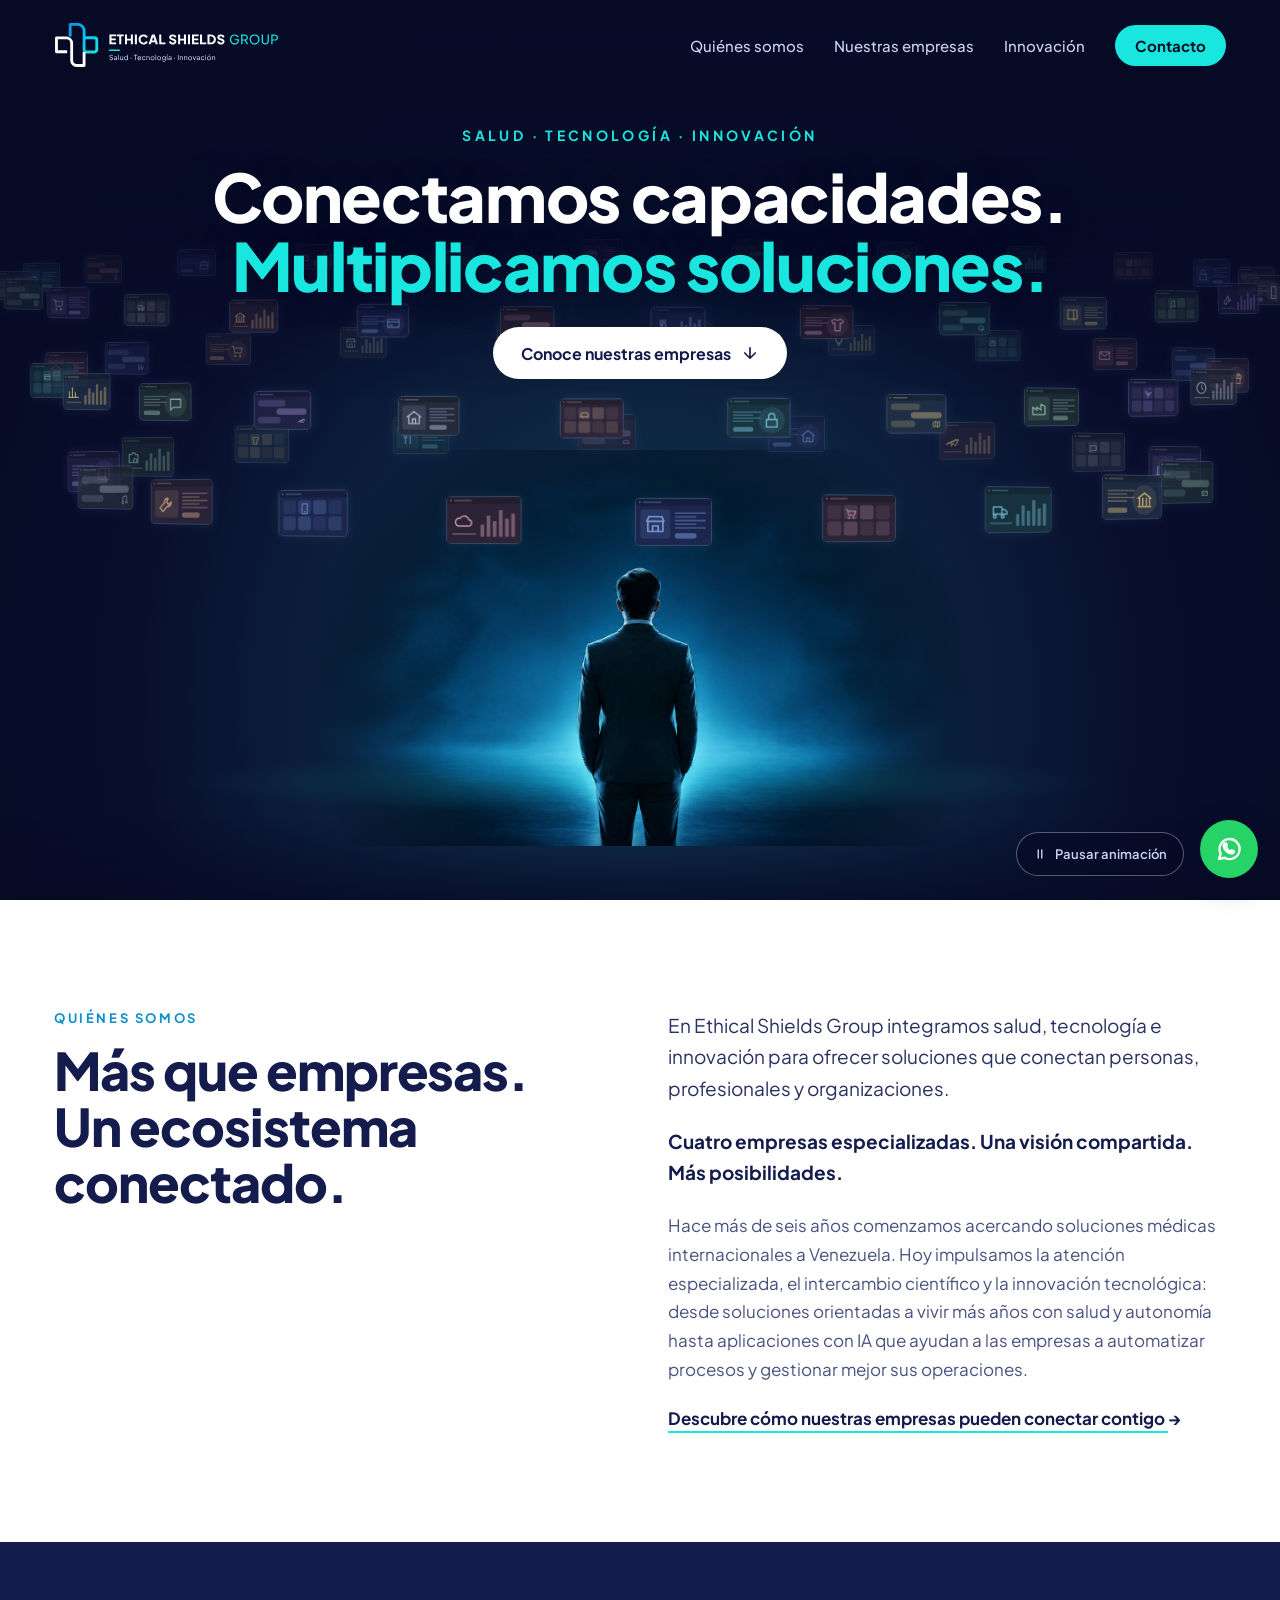
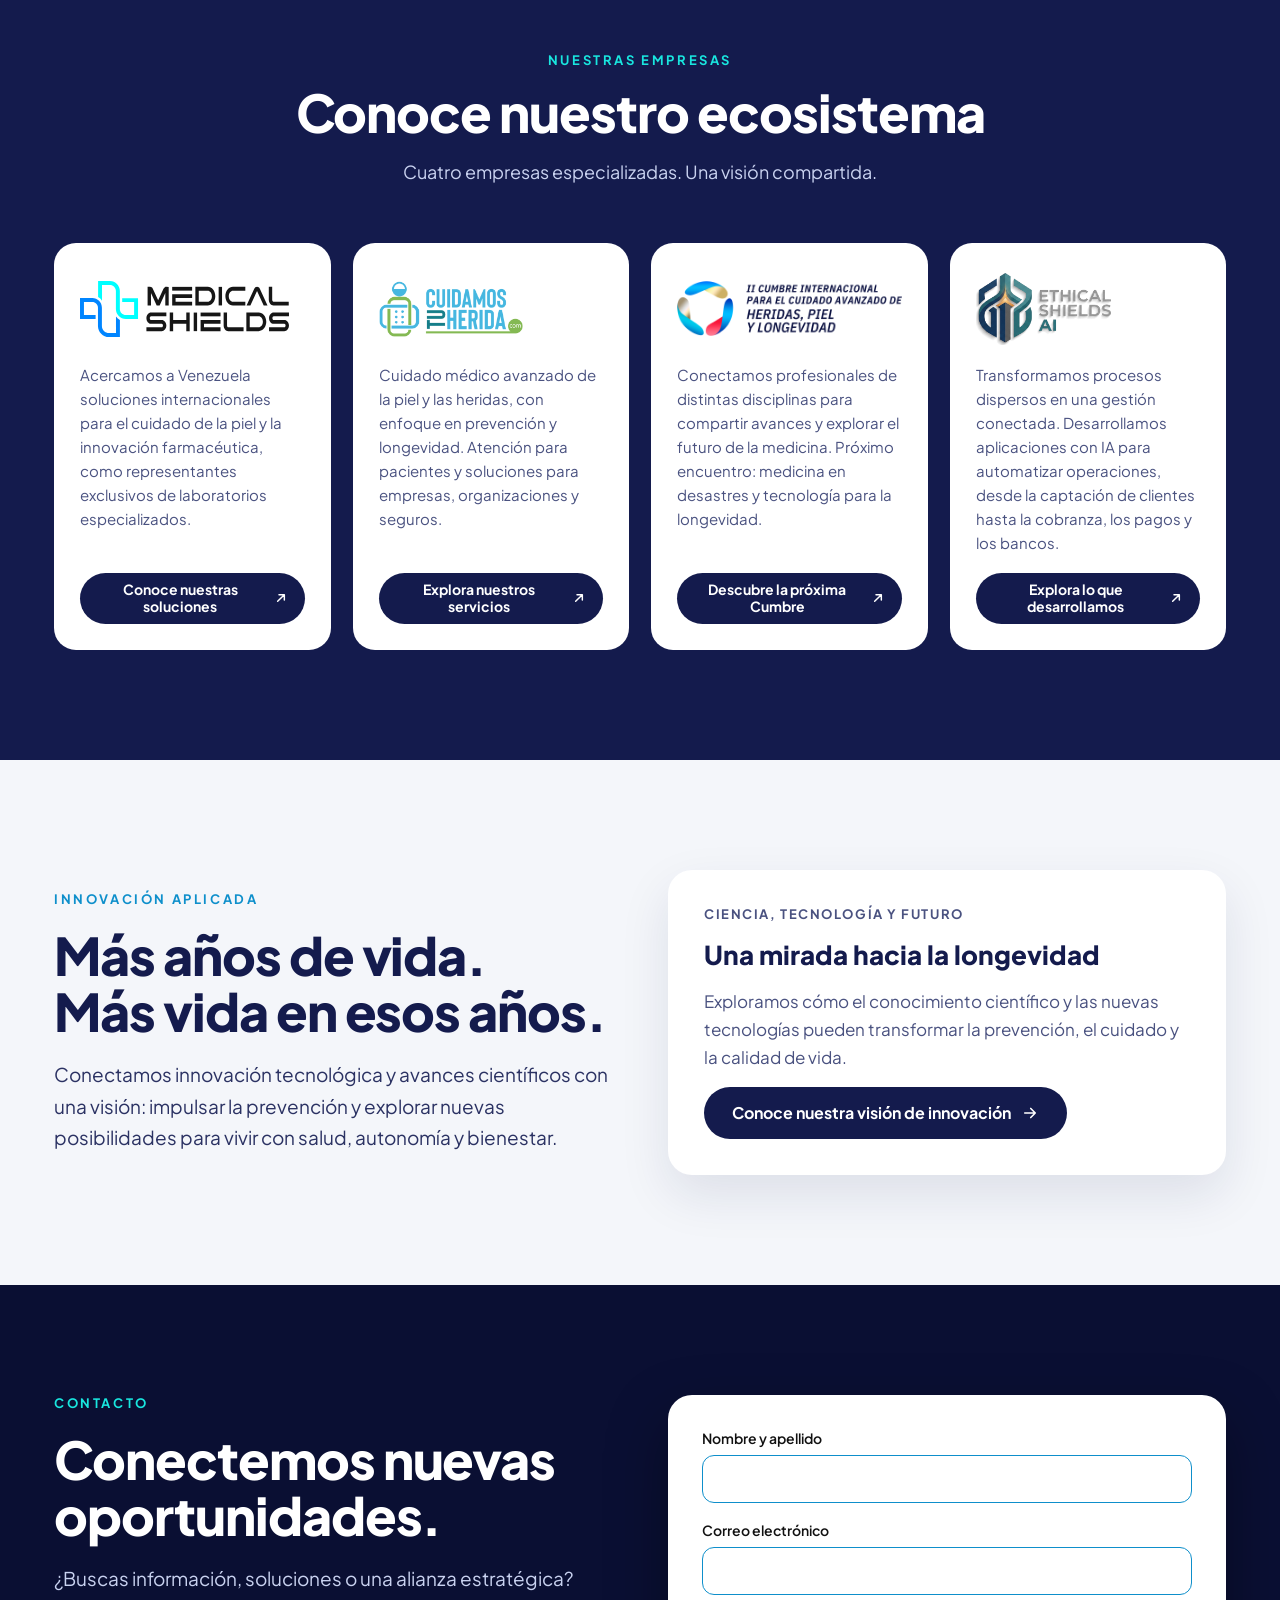
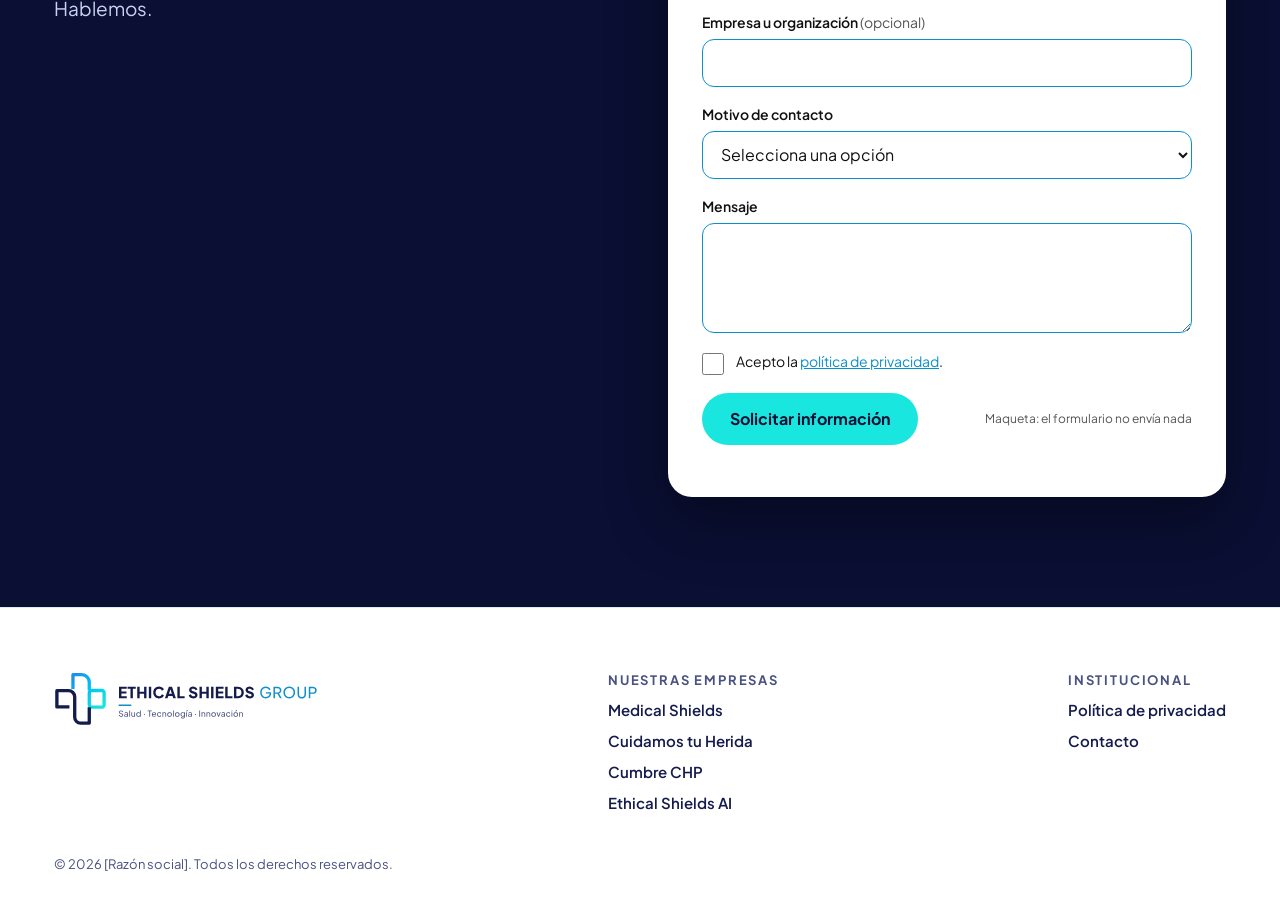
==== commit 0f6afee4: "- Innovación: textos nuevos de longevidad ("Más años de vida. Más vida en esos años.")" ====
--- a/diseno/maqueta/index.html
+++ b/diseno/maqueta/index.html
@@ -94,6 +94,8 @@
 .innovacion{background:var(--gris)}
 .destacado{background:#fff;border-radius:24px;padding:36px;box-shadow:0 20px 50px rgba(20,27,77,.10);display:flex;flex-direction:column;gap:16px}
 .destacado h3{margin:0;font-size:26px;font-weight:800}
+.destacado .boton svg{flex-shrink:0;width:18px;height:18px}
+@media (max-width:560px){.destacado{padding:28px 24px}.destacado .boton{width:100%;justify-content:center;text-align:center;font-size:15px;line-height:1.25;padding:10px 20px}}
 .contacto{background:#0A0F33;color:#fff}
 .contacto .etiqueta{color:var(--turquesa)}
 /* 23 nov 2026 (Jenny): formulario blanco sobre el fondo oscuro, letras negras y bordes azules. */
@@ -204,16 +206,15 @@
   <div class="contenedor dos-columnas" style="align-items:center">
     <div style="display:flex;flex-direction:column;gap:20px">
       <p class="etiqueta" style="margin:0">Innovación aplicada</p>
-      <h2 id="titulo-innovacion">Innovación que genera soluciones.</h2>
-      <p class="texto-grande" style="color:var(--marino);font-weight:600">La innovación no es solo parte de nuestra visión. Es parte de lo que hacemos.</p>
-      <p class="texto-grande">Desde la inteligencia artificial y la automatización hasta las iniciativas científicas, nuestras empresas transforman conocimiento en soluciones reales.</p>
+      <h2 id="titulo-innovacion">Más años de vida.<br>Más vida en esos años.</h2>
+      <p class="texto-grande">Conectamos innovación tecnológica y avances científicos con una visión: impulsar la prevención y explorar nuevas posibilidades para vivir con salud, autonomía y bienestar.</p>
     </div>
     <div class="destacado">
-      <p style="margin:0;font-size:13px;font-weight:700;letter-spacing:.12em;text-transform:uppercase;color:var(--texto2)">Una iniciativa de Medical Shields</p>
-      <h3>Vademécum de Investigación en Péptidos</h3>
-      <p class="pendiente" style="margin:0">[Descripción breve aprobada: recurso de consulta para investigación]</p>
-      <div><a class="boton" href="https://peptidos.medical-shields.com/" target="_blank" rel="noopener" style="background:var(--marino);color:#fff">Descubre nuestra innovación
-        <svg viewBox="0 0 24 24" fill="none" stroke="currentColor" stroke-width="2.2" stroke-linecap="round" stroke-linejoin="round" aria-hidden="true"><path d="M7 17L17 7M9 7h8v8"/></svg></a></div>
+      <p style="margin:0;font-size:13px;font-weight:700;letter-spacing:.12em;text-transform:uppercase;color:var(--texto2)">Ciencia, tecnología y futuro</p>
+      <h3>Una mirada hacia la longevidad</h3>
+      <p style="margin:0;font-size:17px;line-height:1.65;color:var(--texto2)">Exploramos cómo el conocimiento científico y las nuevas tecnologías pueden transformar la prevención, el cuidado y la calidad de vida.</p>
+      <div><a class="boton" href="https://peptidos.medical-shields.com/" target="_blank" rel="noopener" style="background:var(--marino);color:#fff">Conoce nuestra visión de innovación
+        <svg viewBox="0 0 24 24" fill="none" stroke="currentColor" stroke-width="2.2" stroke-linecap="round" stroke-linejoin="round" aria-hidden="true"><path d="M5 12h14M13 6l6 6-6 6"/></svg></a></div>
     </div>
   </div>
 </section>
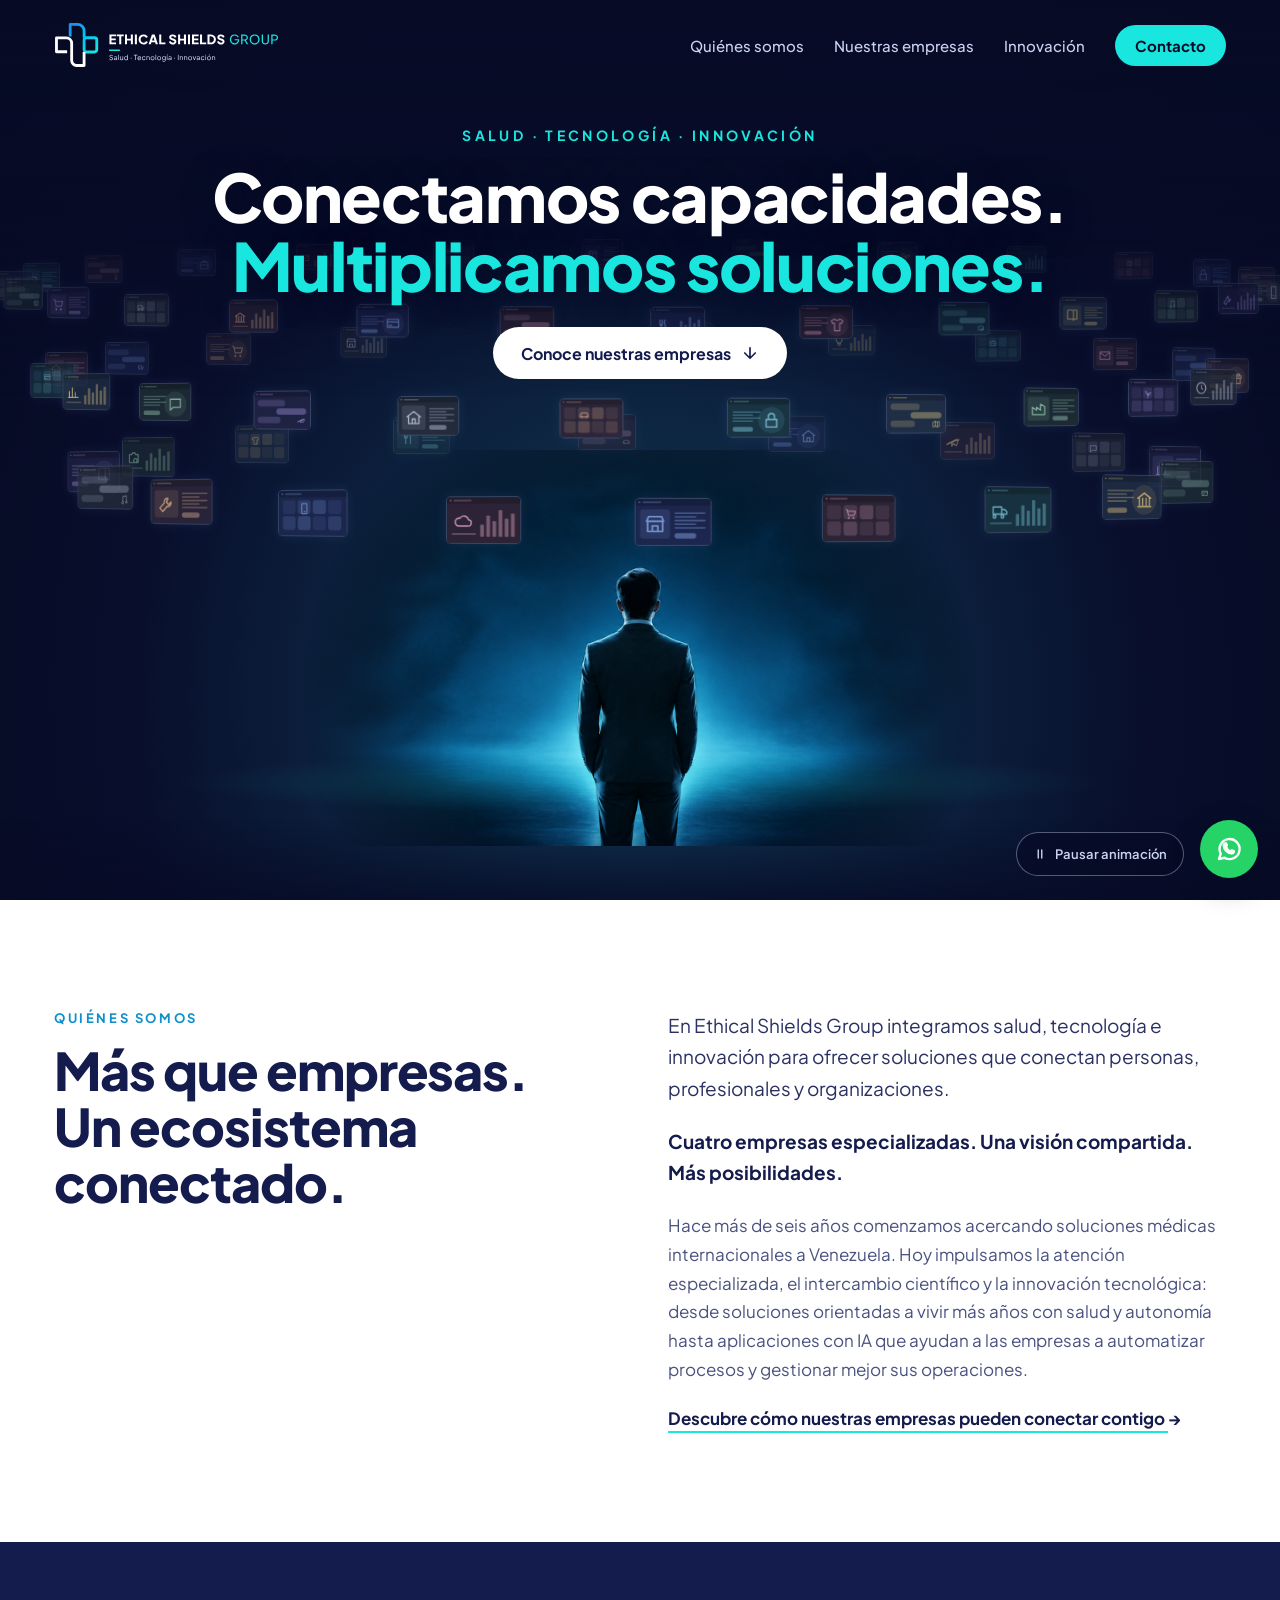
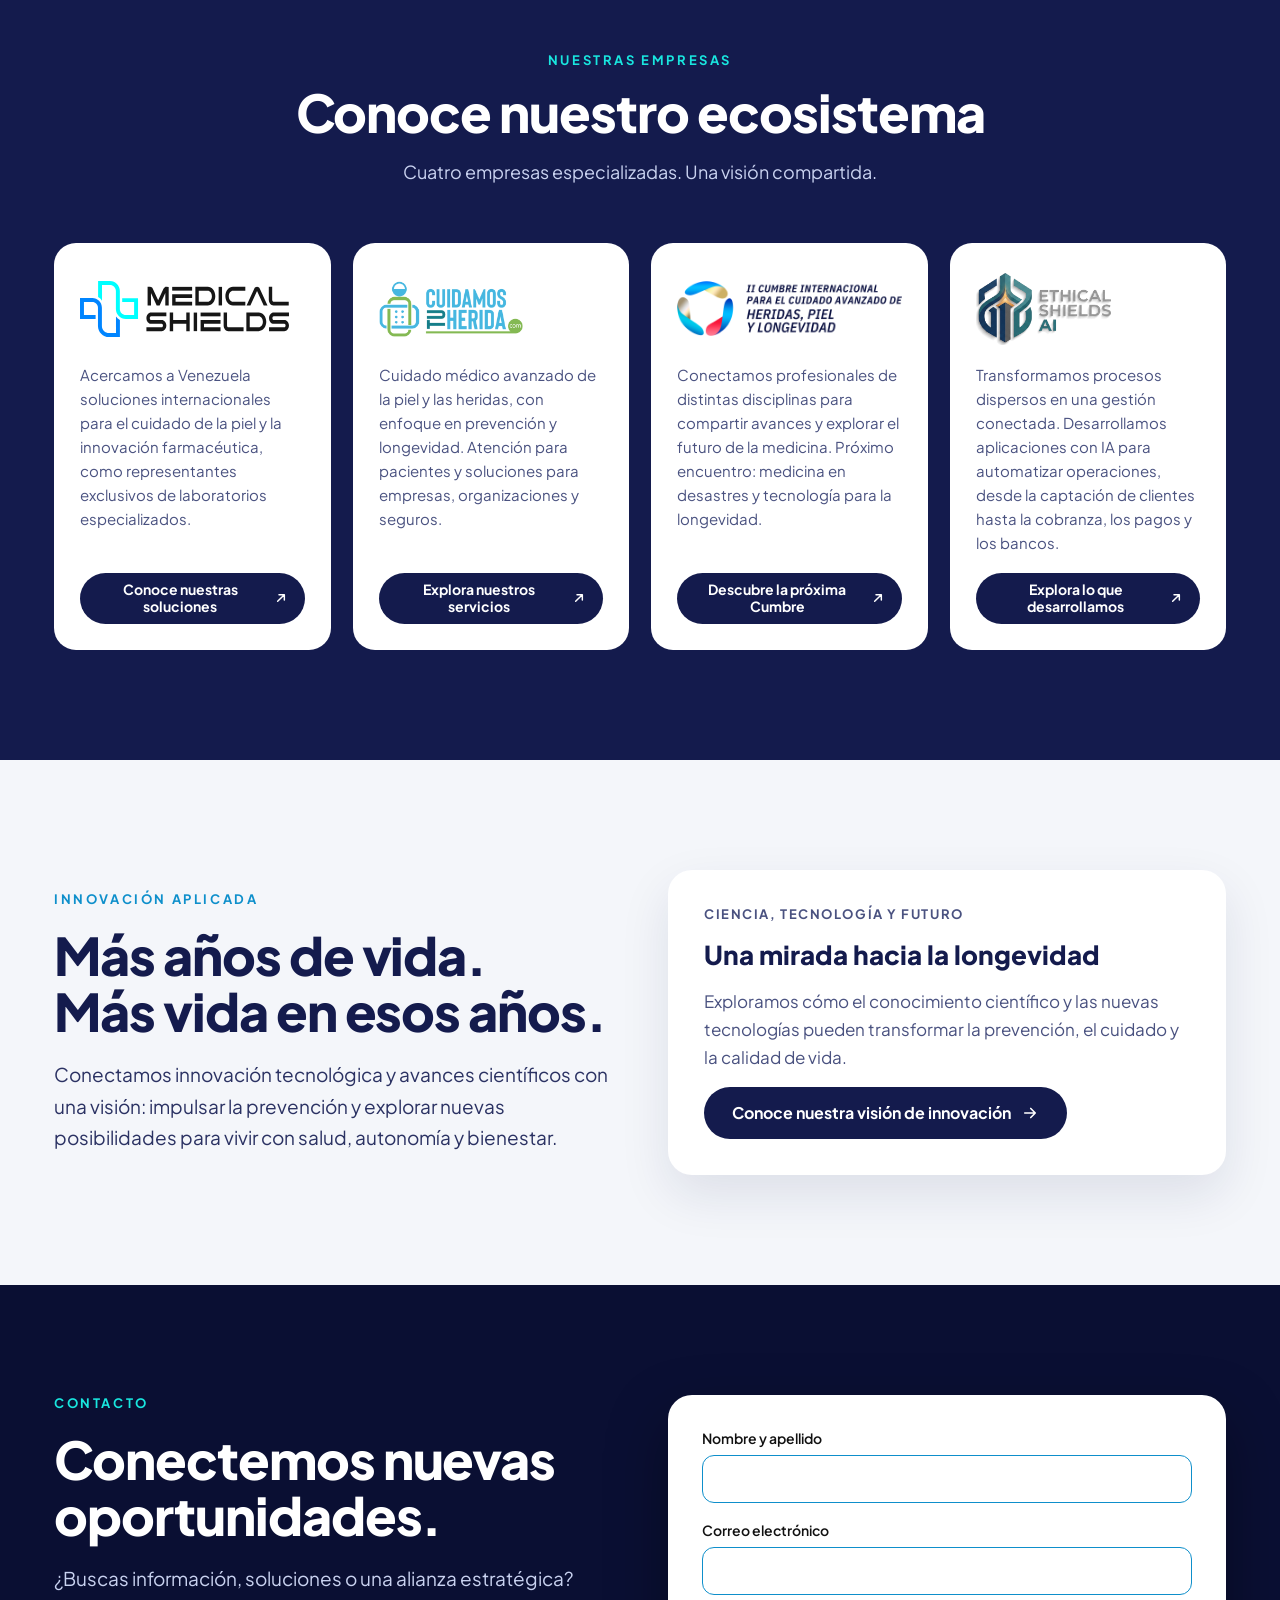
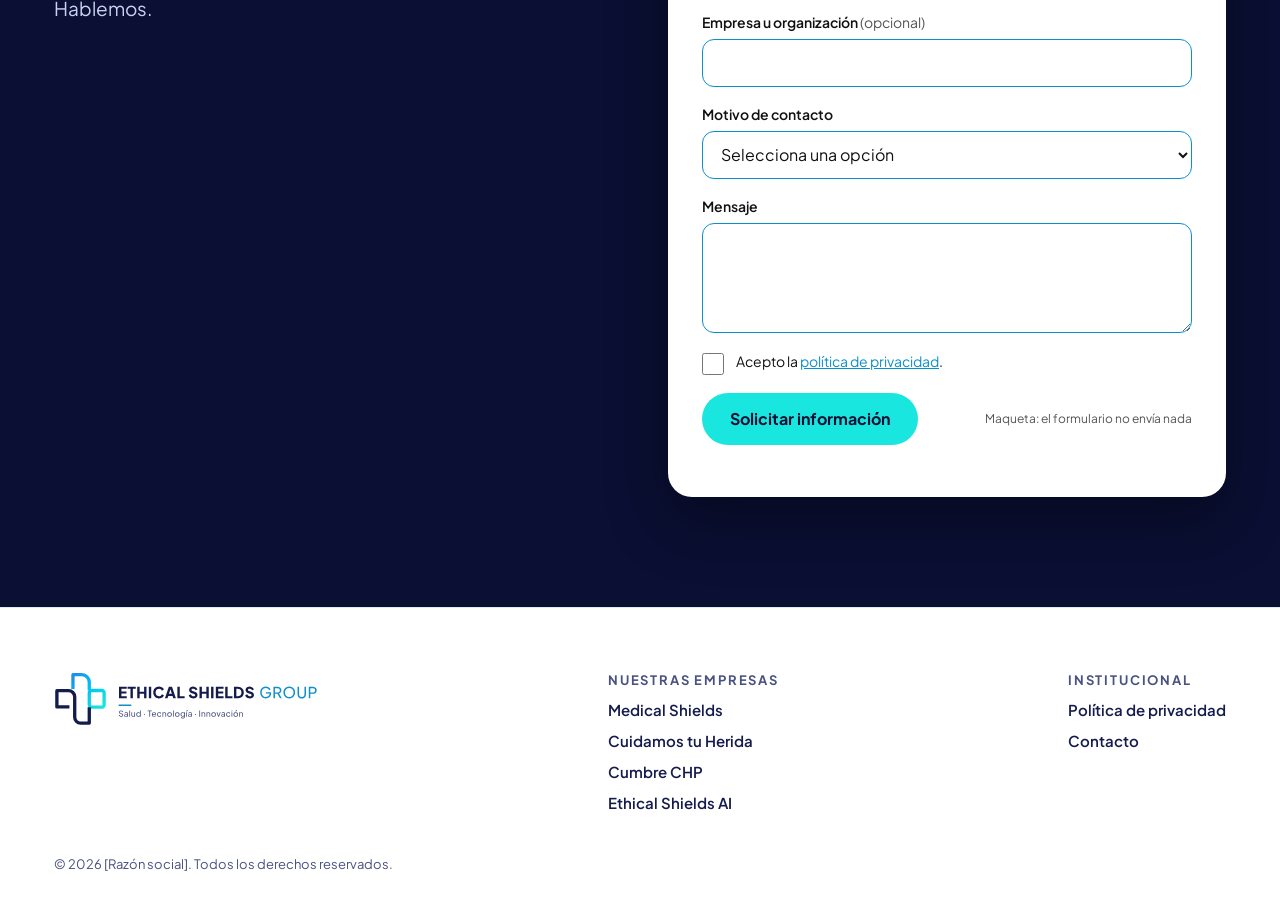
==== commit 8ce98ba3: "Homepage: hero, Quiénes somos, ecosistema, innovación y contacto (23 nov) - Hero: tarjetas con image" ====
--- a/diseno/maqueta/index.html
+++ b/diseno/maqueta/index.html
@@ -90,7 +90,20 @@
 .solo-lectores{position:absolute!important;width:1px;height:1px;padding:0;margin:-1px;overflow:hidden;clip-path:inset(50%);white-space:nowrap;border:0}
 .tarjeta p{margin:0;font-size:15px;line-height:1.6;color:var(--texto2);flex-grow:1}
 .tarjeta a{width:100%;justify-content:center;text-align:center;background:var(--marino);color:#fff;min-height:48px;font-size:14px;line-height:1.25;padding:8px 16px;gap:8px}
-.tarjeta a svg{flex-shrink:0;width:16px;height:16px}
+.tarjeta a svg.flecha{flex-shrink:0;width:16px;height:16px;transition:transform .3s}
+/* 23 nov 2026 (Jenny): efecto 3D en el ecosistema.
+   Tarjeta: se inclina siguiendo el puntero y se eleva, sin reflejo ni borde de color (23 nov, Jenny).
+   Botón: al pasar o enfocar, una línea de luz nítida recorre su borde (sin sombra ni difuminado). */
+.tarjetas{perspective:1100px}
+.tarjeta{position:relative;transform-style:preserve-3d;transition:transform .45s cubic-bezier(.2,.7,.2,1),box-shadow .45s}
+.tarjeta.activa{box-shadow:0 30px 60px rgba(3,6,30,.55)}
+.tarjeta a{position:relative}
+/* Línea de luz del botón: un trazo turquesa nítido que recorre el borde. Sin sombra ni difuminado. */
+.tarjeta a .linea-luz{position:absolute;inset:0;width:100%;height:100%;overflow:visible;pointer-events:none}
+.tarjeta a .linea-luz rect{x:1px;y:1px;width:calc(100% - 2px);height:calc(100% - 2px);fill:none;stroke:#19E6DF;stroke-width:2;stroke-dasharray:102 102;stroke-dashoffset:102;opacity:0;transition:stroke-dashoffset .6s ease-out,opacity 0s .6s}
+.tarjeta a:hover .linea-luz rect,.tarjeta a:focus-visible .linea-luz rect{stroke-dashoffset:0;opacity:1;transition:stroke-dashoffset .6s ease-out,opacity 0s}
+.tarjeta a:hover svg.flecha,.tarjeta a:focus-visible svg.flecha{transform:translate(2px,-2px)}
+@media (prefers-reduced-motion:reduce){.tarjeta,.tarjeta a svg,.tarjeta a .linea-luz rect{transition:none}}
 .innovacion{background:var(--gris)}
 .destacado{background:#fff;border-radius:24px;padding:36px;box-shadow:0 20px 50px rgba(20,27,77,.10);display:flex;flex-direction:column;gap:16px}
 .destacado h3{margin:0;font-size:26px;font-weight:800}
@@ -282,10 +295,26 @@
   empresas.forEach(function(e){
     var art = document.createElement('article'); art.className = 'tarjeta';
     art.innerHTML = '<div class="logo"><img src="./logos-empresas/' + e.logo + '" alt="Logo de ' + e.nombre + '"' + (e.clase ? ' class="' + e.clase + '"' : '') + ' decoding="async"></div><h3 class="solo-lectores">' + e.nombre + '</h3><p>' + e.texto + '</p>' +
-      '<a class="boton" href="' + e.url + '" target="_blank" rel="noopener" aria-label="' + e.boton + ': sitio web de ' + e.nombre + ' (se abre en otra pestaña)">' + e.boton + ' <svg viewBox="0 0 24 24" fill="none" stroke="currentColor" stroke-width="2.2" stroke-linecap="round" stroke-linejoin="round" aria-hidden="true"><path d="M7 17L17 7M9 7h8v8"/></svg></a>';
+      '<a class="boton" href="' + e.url + '" target="_blank" rel="noopener" aria-label="' + e.boton + ': sitio web de ' + e.nombre + ' (se abre en otra pestaña)">' + e.boton + ' <svg class="flecha" viewBox="0 0 24 24" fill="none" stroke="currentColor" stroke-width="2.2" stroke-linecap="round" stroke-linejoin="round" aria-hidden="true"><path d="M7 17L17 7M9 7h8v8"/></svg><svg class="linea-luz" aria-hidden="true"><rect rx="24" pathLength="100"/></svg></a>';
     cont.appendChild(art);
     var a = document.createElement('a'); a.href = e.url; a.target = '_blank'; a.rel = 'noopener'; a.textContent = e.nombre; pie.appendChild(a);
   });
+  // Inclinación 3D de las tarjetas del ecosistema: solo con mouse (no en pantallas táctiles) y sin movimiento reducido.
+  var puedeInclinar = window.matchMedia('(hover:hover) and (pointer:fine)').matches && !window.matchMedia('(prefers-reduced-motion: reduce)').matches;
+  if (puedeInclinar) {
+    document.querySelectorAll('#tarjetas .tarjeta').forEach(function(t){
+      var cuadro = null;
+      t.addEventListener('pointermove', function(ev){
+        var r = t.getBoundingClientRect(), x = (ev.clientX - r.left) / r.width, y = (ev.clientY - r.top) / r.height;
+        if (cuadro) cancelAnimationFrame(cuadro);
+        cuadro = requestAnimationFrame(function(){
+          t.classList.add('activa');
+          t.style.transform = 'rotateX(' + ((0.5 - y) * 10).toFixed(2) + 'deg) rotateY(' + ((x - 0.5) * 12).toFixed(2) + 'deg) translateY(-6px)';
+                  });
+      });
+      t.addEventListener('pointerleave', function(){ if (cuadro) cancelAnimationFrame(cuadro); t.classList.remove('activa'); t.style.transform = ''; });
+    });
+  }
   window.alertaMaqueta = function(){ document.getElementById('aviso-form').textContent = 'Maqueta: aquí aparecerá la confirmación del envío.'; };
 })();
 </script>
